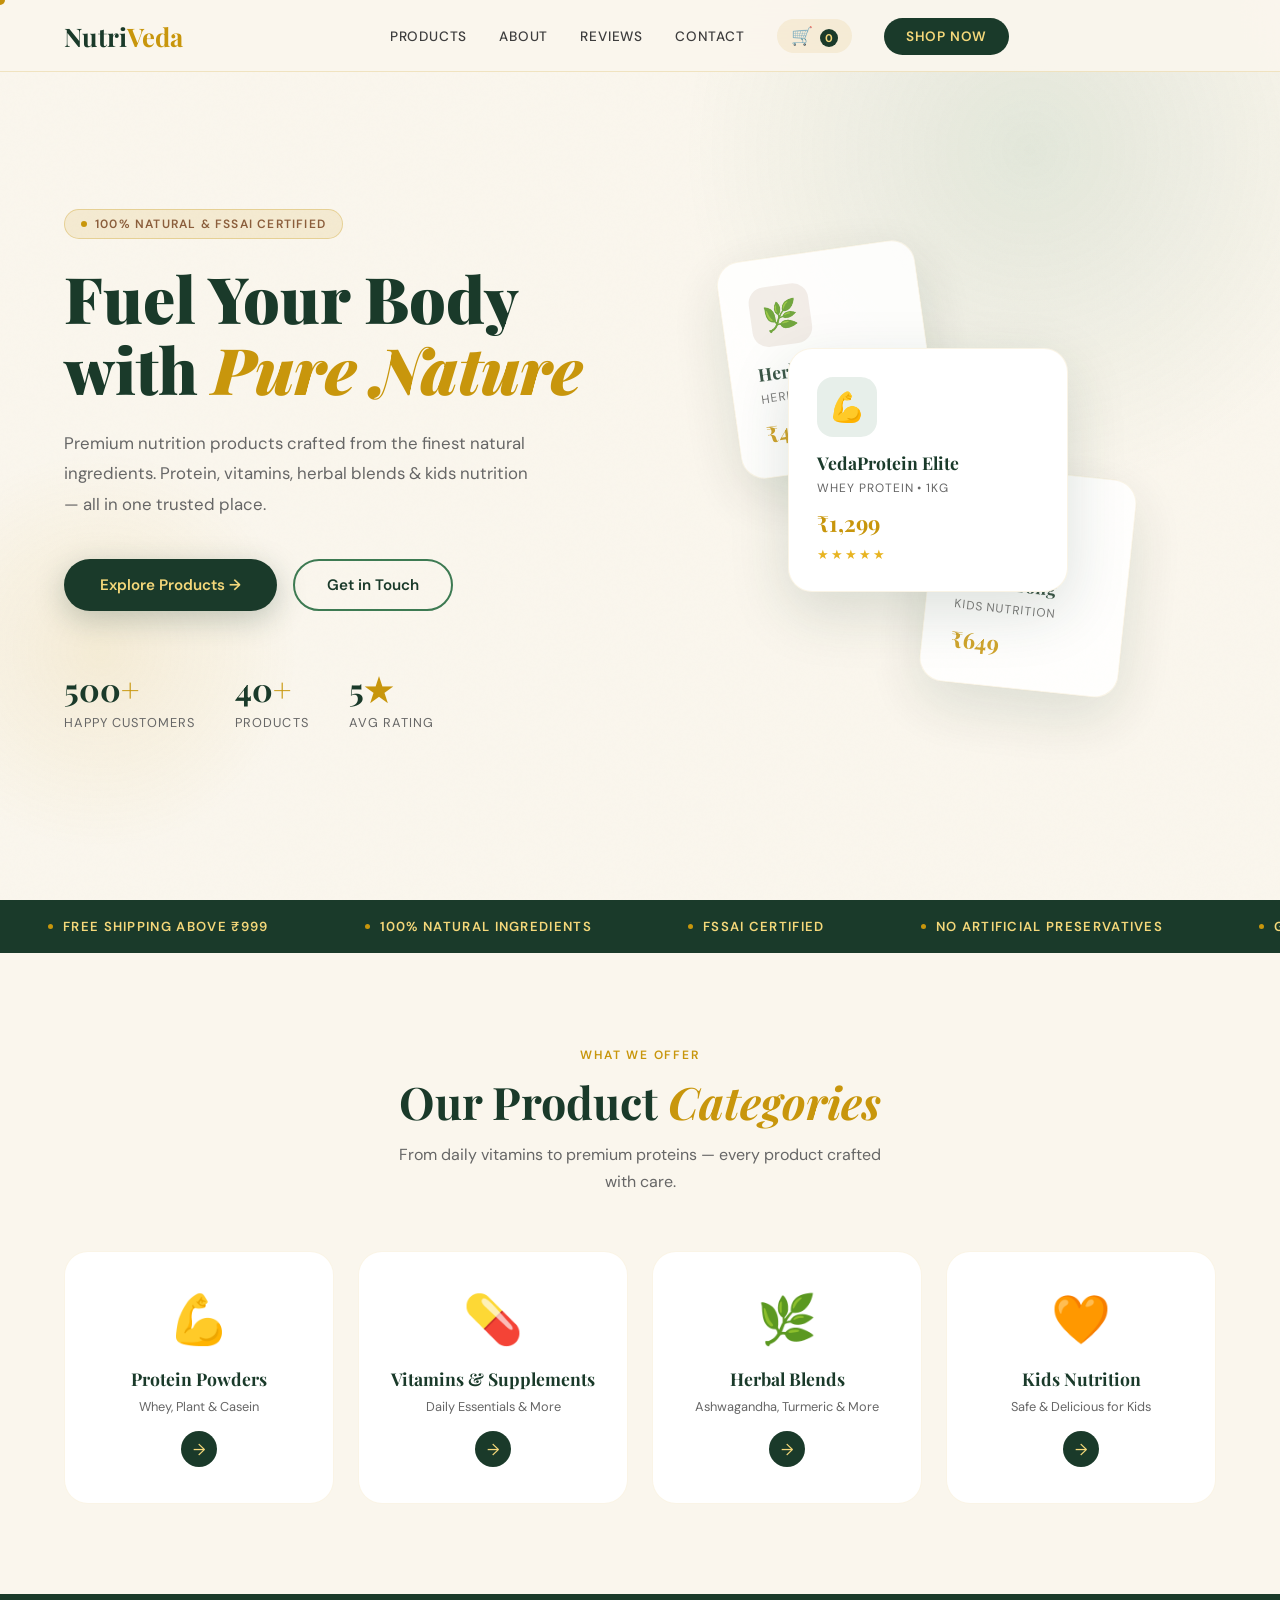
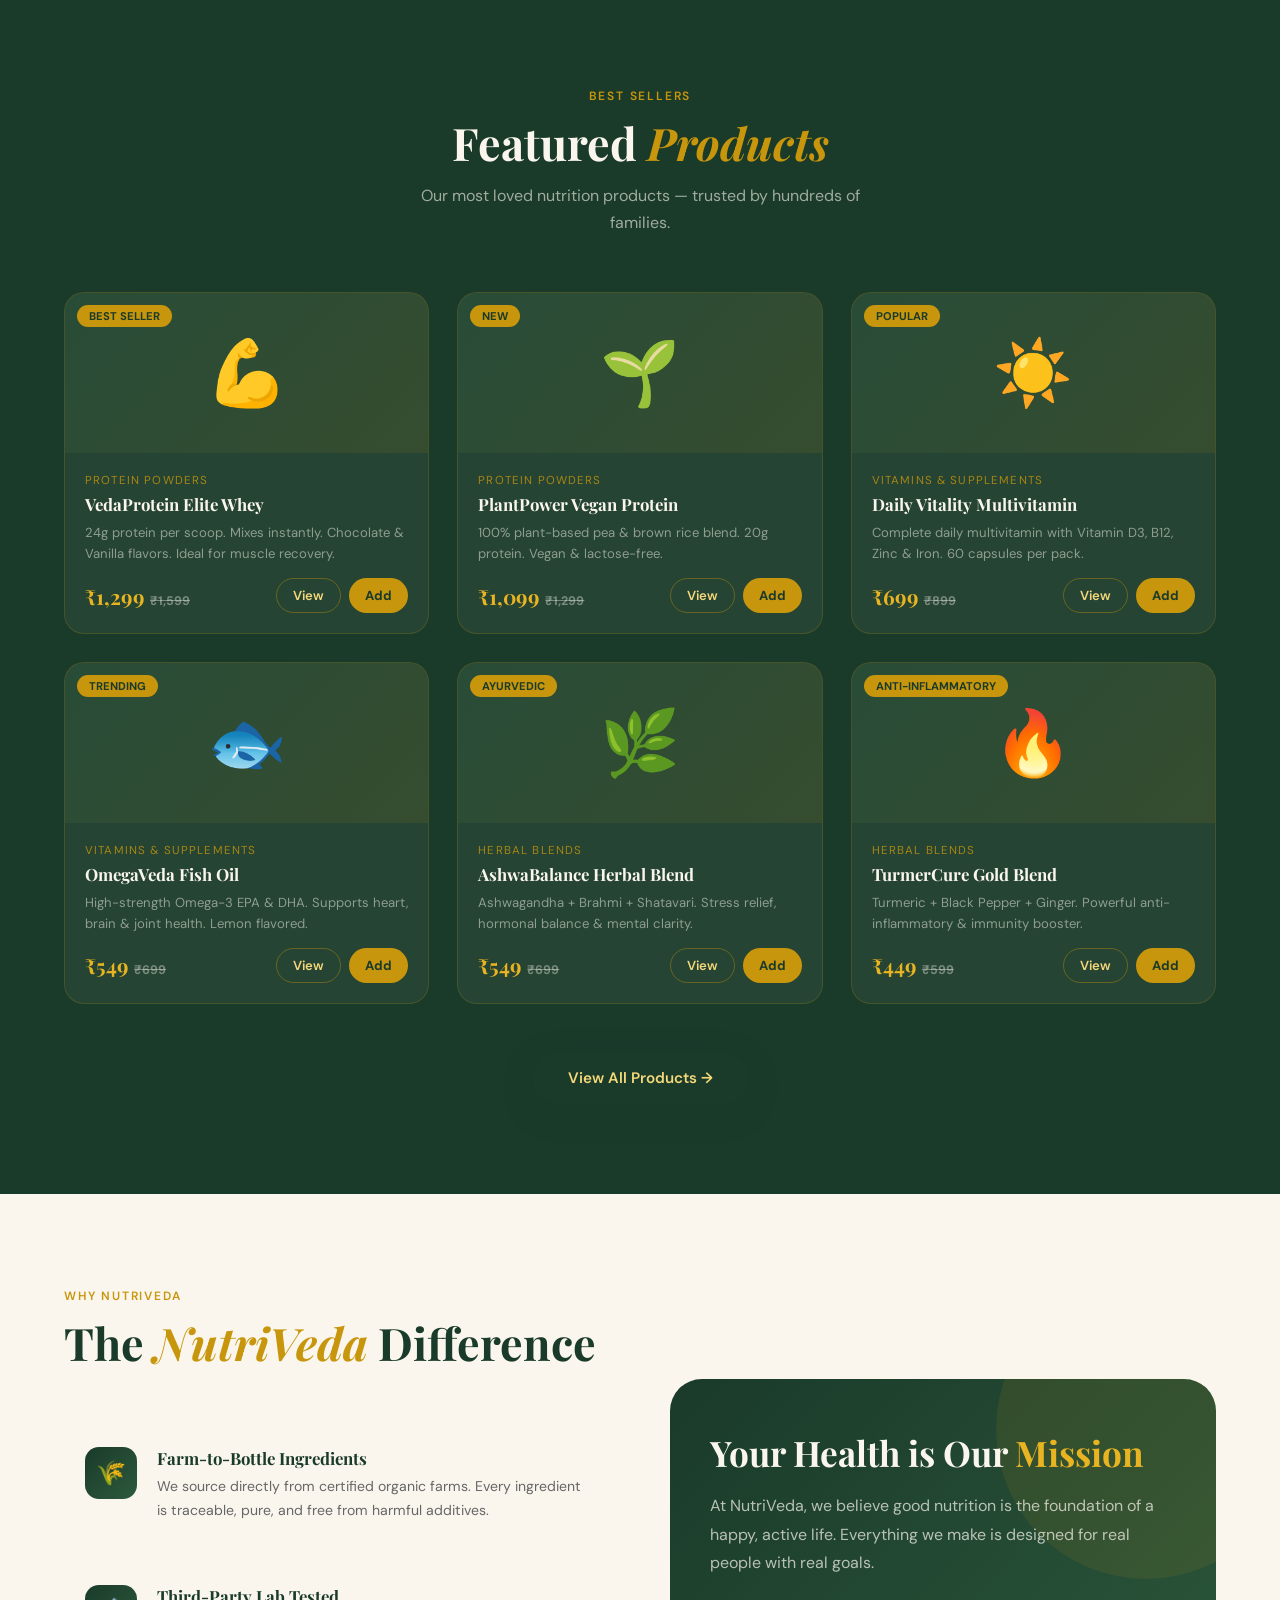
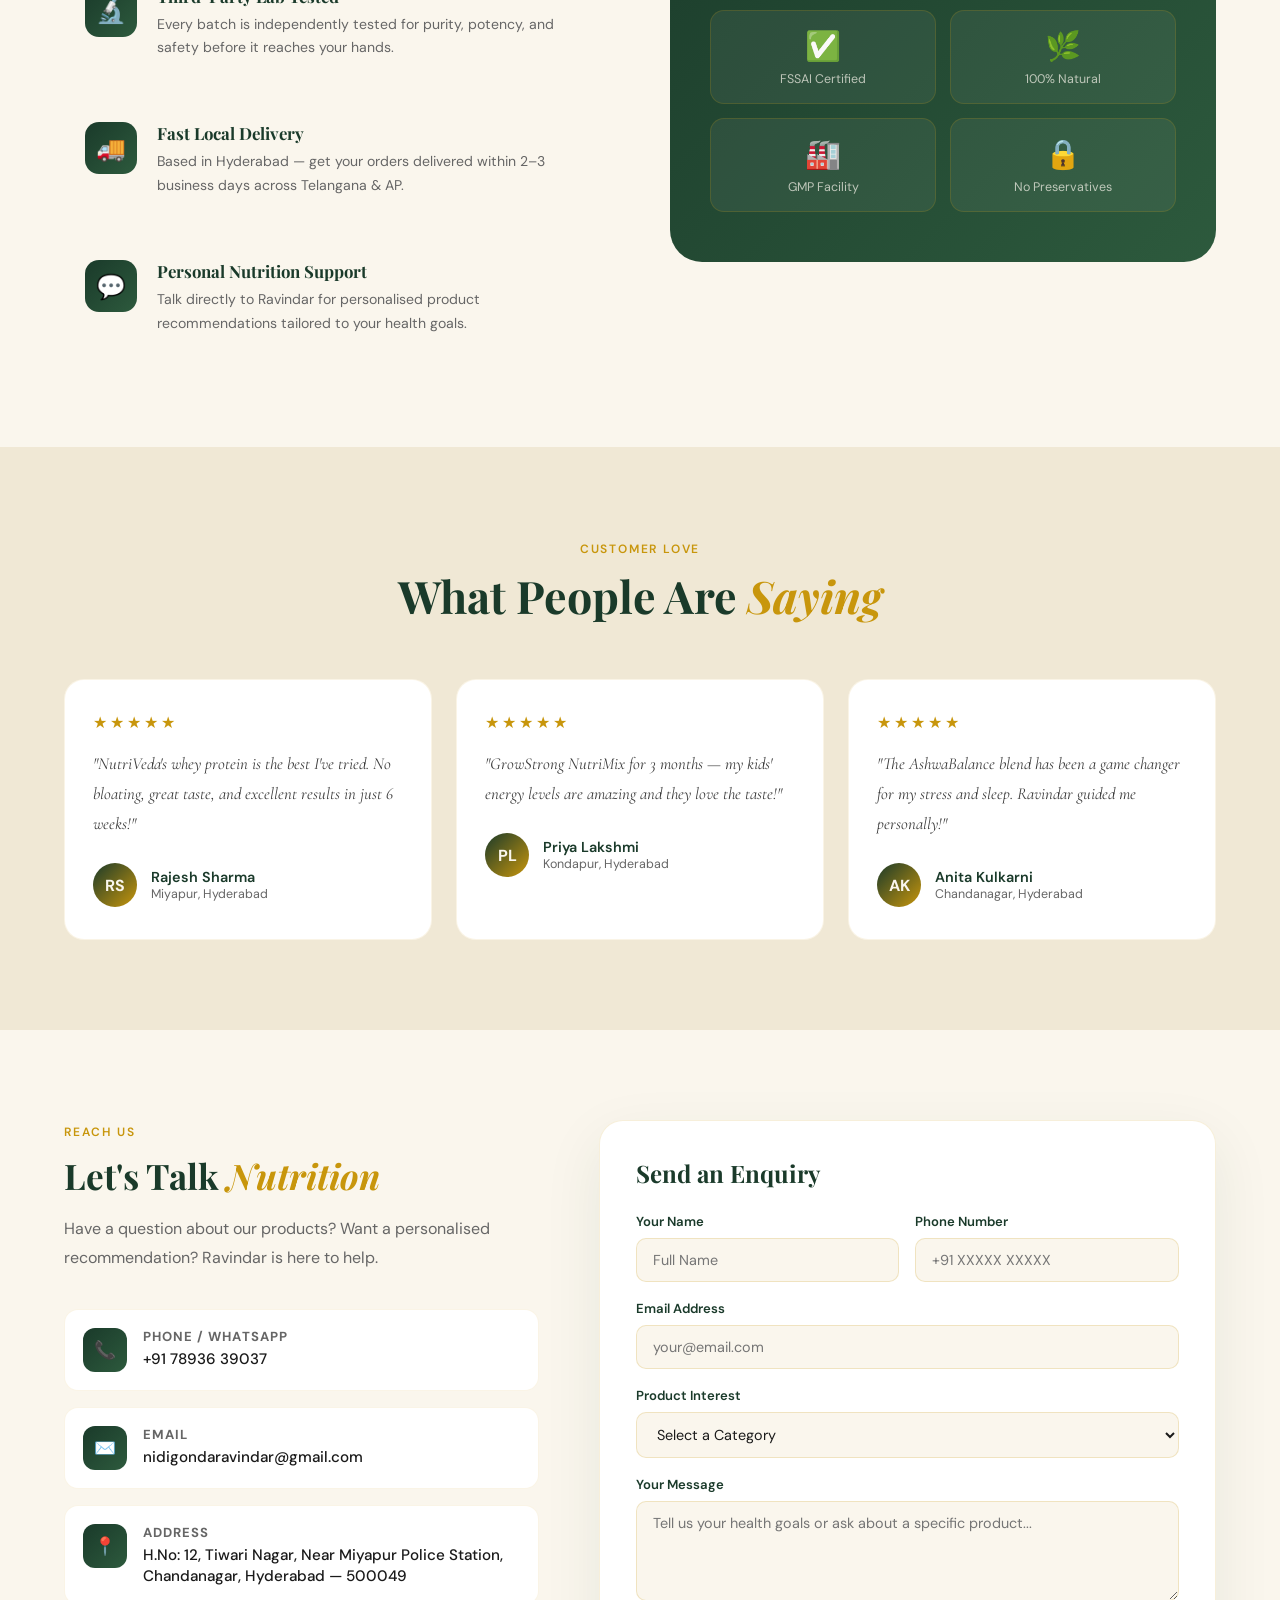
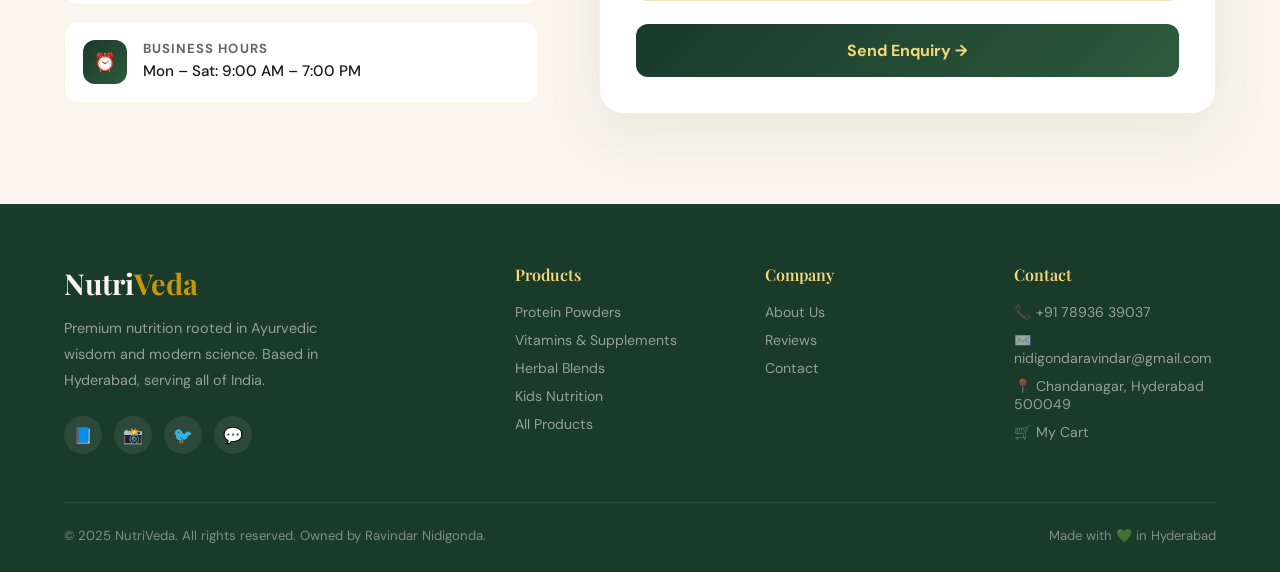
==== index.html @ 1dc00e6a "Add files via upload" ====
<!DOCTYPE html>
<html lang="en">
<head>
<meta charset="UTF-8">
<meta name="viewport" content="width=device-width, initial-scale=1.0">
<title>NutriVeda — Pure Nutrition, Powerful Life</title>
<link href="https://fonts.googleapis.com/css2?family=Playfair+Display:ital,wght@0,400;0,600;0,700;0,900;1,400&family=DM+Sans:wght@300;400;500;600&family=Cormorant+Garamond:wght@300;400;600&display=swap" rel="stylesheet">
<link rel="stylesheet" href="styles.css">
</head>
<body>
<div class="cursor" id="cursor"></div>

<!-- NAVBAR -->
<nav id="navbar">
  <a href="index.html" class="nav-logo">Nutri<span>Veda</span></a>
  <ul class="nav-links" id="navLinks">
    <li><a href="products.html">Products</a></li>
    <li><a href="index.html#why-us">About</a></li>
    <li><a href="index.html#testimonials">Reviews</a></li>
    <li><a href="index.html#contact">Contact</a></li>
    <li><a href="cart.html" class="nav-cart">🛒 <span id="cartCount">0</span></a></li>
    <li><a href="products.html" class="nav-cta">Shop Now</a></li>
  </ul>
  <div style="display:flex;align-items:center;gap:16px;">
    <a href="cart.html" class="nav-cart-mobile">🛒 <span id="cartCountMobile">0</span></a>
    <div class="hamburger" id="hamburger" onclick="toggleNav()">
      <span></span><span></span><span></span>
    </div>
  </div>
</nav>

<!-- HERO -->
<section class="hero">
  <div class="hero-bg-circle c1"></div>
  <div class="hero-bg-circle c2"></div>
  <div class="hero-content">
    <div class="hero-badge"><span class="dot"></span> 100% Natural & FSSAI Certified</div>
    <h1>Fuel Your Body with <em>Pure Nature</em></h1>
    <p>Premium nutrition products crafted from the finest natural ingredients. Protein, vitamins, herbal blends & kids nutrition — all in one trusted place.</p>
    <div class="hero-actions">
      <a href="products.html" class="btn-primary">Explore Products →</a>
      <a href="index.html#contact" class="btn-secondary">Get in Touch</a>
    </div>
    <div class="hero-stats">
      <div class="stat-item"><div class="stat-num">500<span>+</span></div><div class="stat-label">Happy Customers</div></div>
      <div class="stat-item"><div class="stat-num">40<span>+</span></div><div class="stat-label">Products</div></div>
      <div class="stat-item"><div class="stat-num">5<span>★</span></div><div class="stat-label">Avg Rating</div></div>
    </div>
  </div>
  <div class="hero-visual">
    <div class="hero-card-stack">
      <div class="product-card-hero side1">
        <div class="card-icon earth">🌿</div>
        <div class="card-name">HerbalFlex</div>
        <div class="card-tag">Herbal Blend</div>
        <div class="card-price">₹499</div>
      </div>
      <div class="product-card-hero main">
        <div class="card-icon green">💪</div>
        <div class="card-name">VedaProtein Elite</div>
        <div class="card-tag">Whey Protein • 1kg</div>
        <div class="card-price">₹1,299</div>
        <div class="card-rating">
          <span class="star">★</span><span class="star">★</span><span class="star">★</span><span class="star">★</span><span class="star">★</span>
        </div>
      </div>
      <div class="product-card-hero side2">
        <div class="card-icon gold">🧡</div>
        <div class="card-name">GrowStrong</div>
        <div class="card-tag">Kids Nutrition</div>
        <div class="card-price">₹649</div>
      </div>
    </div>
  </div>
</section>

<!-- MARQUEE -->
<div class="marquee-section">
  <div class="marquee-track">
    <span class="marquee-item"><span class="marquee-dot"></span>Free Shipping Above ₹999</span>
    <span class="marquee-item"><span class="marquee-dot"></span>100% Natural Ingredients</span>
    <span class="marquee-item"><span class="marquee-dot"></span>FSSAI Certified</span>
    <span class="marquee-item"><span class="marquee-dot"></span>No Artificial Preservatives</span>
    <span class="marquee-item"><span class="marquee-dot"></span>GMP Certified Facility</span>
    <span class="marquee-item"><span class="marquee-dot"></span>Trusted by 500+ Customers</span>
    <span class="marquee-item"><span class="marquee-dot"></span>Free Shipping Above ₹999</span>
    <span class="marquee-item"><span class="marquee-dot"></span>100% Natural Ingredients</span>
    <span class="marquee-item"><span class="marquee-dot"></span>FSSAI Certified</span>
    <span class="marquee-item"><span class="marquee-dot"></span>No Artificial Preservatives</span>
    <span class="marquee-item"><span class="marquee-dot"></span>GMP Certified Facility</span>
    <span class="marquee-item"><span class="marquee-dot"></span>Trusted by 500+ Customers</span>
  </div>
</div>

<!-- CATEGORIES -->
<section class="categories" id="categories">
  <div class="section-header reveal">
    <div class="section-tag">What We Offer</div>
    <h2 class="section-title">Our Product <em>Categories</em></h2>
    <p class="section-sub">From daily vitamins to premium proteins — every product crafted with care.</p>
  </div>
  <div class="cat-grid">
    <a href="products.html?cat=protein" class="cat-card reveal">
      <span class="cat-emoji">💪</span>
      <div class="cat-name">Protein Powders</div>
      <div class="cat-count">Whey, Plant & Casein</div>
      <div class="cat-arrow">→</div>
    </a>
    <a href="products.html?cat=vitamins" class="cat-card reveal">
      <span class="cat-emoji">💊</span>
      <div class="cat-name">Vitamins & Supplements</div>
      <div class="cat-count">Daily Essentials & More</div>
      <div class="cat-arrow">→</div>
    </a>
    <a href="products.html?cat=herbal" class="cat-card reveal">
      <span class="cat-emoji">🌿</span>
      <div class="cat-name">Herbal Blends</div>
      <div class="cat-count">Ashwagandha, Turmeric & More</div>
      <div class="cat-arrow">→</div>
    </a>
    <a href="products.html?cat=kids" class="cat-card reveal">
      <span class="cat-emoji">🧡</span>
      <div class="cat-name">Kids Nutrition</div>
      <div class="cat-count">Safe & Delicious for Kids</div>
      <div class="cat-arrow">→</div>
    </a>
  </div>
</section>

<!-- FEATURED PRODUCTS -->
<section class="products" id="products">
  <div class="section-header reveal">
    <div class="section-tag">Best Sellers</div>
    <h2 class="section-title" style="color:var(--cream)">Featured <em>Products</em></h2>
    <p class="section-sub" style="color:rgba(250,246,237,0.6)">Our most loved nutrition products — trusted by hundreds of families.</p>
  </div>
  <div class="products-grid" id="featuredGrid"></div>
  <div style="text-align:center;margin-top:48px;" class="reveal">
    <a href="products.html" class="btn-primary" style="display:inline-flex;">View All Products →</a>
  </div>
</section>

<!-- WHY US -->
<section class="why-us" id="why-us">
  <div class="why-grid">
    <div class="why-features">
      <div class="section-header reveal" style="text-align:left;margin-bottom:36px;">
        <div class="section-tag">Why NutriVeda</div>
        <h2 class="section-title">The <em>NutriVeda</em> Difference</h2>
      </div>
      <div class="why-item reveal">
        <div class="why-icon">🌾</div>
        <div class="why-text"><h3>Farm-to-Bottle Ingredients</h3><p>We source directly from certified organic farms. Every ingredient is traceable, pure, and free from harmful additives.</p></div>
      </div>
      <div class="why-item reveal">
        <div class="why-icon">🔬</div>
        <div class="why-text"><h3>Third-Party Lab Tested</h3><p>Every batch is independently tested for purity, potency, and safety before it reaches your hands.</p></div>
      </div>
      <div class="why-item reveal">
        <div class="why-icon">🚚</div>
        <div class="why-text"><h3>Fast Local Delivery</h3><p>Based in Hyderabad — get your orders delivered within 2–3 business days across Telangana & AP.</p></div>
      </div>
      <div class="why-item reveal">
        <div class="why-icon">💬</div>
        <div class="why-text"><h3>Personal Nutrition Support</h3><p>Talk directly to Ravindar for personalised product recommendations tailored to your health goals.</p></div>
      </div>
    </div>
    <div class="why-visual reveal">
      <h2>Your Health is Our <span>Mission</span></h2>
      <p>At NutriVeda, we believe good nutrition is the foundation of a happy, active life. Everything we make is designed for real people with real goals.</p>
      <div class="trust-badges">
        <div class="trust-badge"><div class="icon">✅</div><div class="label">FSSAI Certified</div></div>
        <div class="trust-badge"><div class="icon">🌿</div><div class="label">100% Natural</div></div>
        <div class="trust-badge"><div class="icon">🏭</div><div class="label">GMP Facility</div></div>
        <div class="trust-badge"><div class="icon">🔒</div><div class="label">No Preservatives</div></div>
      </div>
    </div>
  </div>
</section>

<!-- TESTIMONIALS -->
<section class="testimonials" id="testimonials">
  <div class="section-header reveal">
    <div class="section-tag">Customer Love</div>
    <h2 class="section-title">What People Are <em>Saying</em></h2>
  </div>
  <div class="test-grid">
    <div class="test-card reveal">
      <div class="test-stars"><span>★</span><span>★</span><span>★</span><span>★</span><span>★</span></div>
      <div class="test-quote">"NutriVeda's whey protein is the best I've tried. No bloating, great taste, and excellent results in just 6 weeks!"</div>
      <div class="test-author"><div class="test-avatar">RS</div><div><div class="test-name">Rajesh Sharma</div><div class="test-location">Miyapur, Hyderabad</div></div></div>
    </div>
    <div class="test-card reveal">
      <div class="test-stars"><span>★</span><span>★</span><span>★</span><span>★</span><span>★</span></div>
      <div class="test-quote">"GrowStrong NutriMix for 3 months — my kids' energy levels are amazing and they love the taste!"</div>
      <div class="test-author"><div class="test-avatar">PL</div><div><div class="test-name">Priya Lakshmi</div><div class="test-location">Kondapur, Hyderabad</div></div></div>
    </div>
    <div class="test-card reveal">
      <div class="test-stars"><span>★</span><span>★</span><span>★</span><span>★</span><span>★</span></div>
      <div class="test-quote">"The AshwaBalance blend has been a game changer for my stress and sleep. Ravindar guided me personally!"</div>
      <div class="test-author"><div class="test-avatar">AK</div><div><div class="test-name">Anita Kulkarni</div><div class="test-location">Chandanagar, Hyderabad</div></div></div>
    </div>
  </div>
</section>

<!-- CONTACT -->
<section class="contact" id="contact">
  <div class="contact-grid">
    <div class="contact-info reveal">
      <div class="section-tag">Reach Us</div>
      <h2>Let's Talk <em>Nutrition</em></h2>
      <p>Have a question about our products? Want a personalised recommendation? Ravindar is here to help.</p>
      <div class="contact-details">
        <div class="contact-item"><div class="contact-item-icon">📞</div><div class="contact-item-text"><strong>Phone / WhatsApp</strong><a href="tel:+917893639037">+91 78936 39037</a></div></div>
        <div class="contact-item"><div class="contact-item-icon">✉️</div><div class="contact-item-text"><strong>Email</strong><a href="mailto:nidigondaravindar@gmail.com">nidigondaravindar@gmail.com</a></div></div>
        <div class="contact-item"><div class="contact-item-icon">📍</div><div class="contact-item-text"><strong>Address</strong><span>H.No: 12, Tiwari Nagar, Near Miyapur Police Station,<br>Chandanagar, Hyderabad — 500049</span></div></div>
        <div class="contact-item"><div class="contact-item-icon">⏰</div><div class="contact-item-text"><strong>Business Hours</strong><span>Mon – Sat: 9:00 AM – 7:00 PM</span></div></div>
      </div>
    </div>
    <div class="contact-form reveal">
      <h3>Send an Enquiry</h3>
      <div class="form-row">
        <div class="form-group"><label>Your Name</label><input type="text" placeholder="Full Name"></div>
        <div class="form-group"><label>Phone Number</label><input type="tel" placeholder="+91 XXXXX XXXXX"></div>
      </div>
      <div class="form-group"><label>Email Address</label><input type="email" placeholder="your@email.com"></div>
      <div class="form-group"><label>Product Interest</label>
        <select>
          <option value="">Select a Category</option>
          <option>Protein Powders</option>
          <option>Vitamins & Supplements</option>
          <option>Herbal Blends</option>
          <option>Kids Nutrition</option>
        </select>
      </div>
      <div class="form-group"><label>Your Message</label><textarea placeholder="Tell us your health goals or ask about a specific product..."></textarea></div>
      <button class="btn-submit" onclick="submitForm(this)">Send Enquiry →</button>
    </div>
  </div>
</section>

<div id="footer-placeholder"></div>

<script src="data.js"></script>
<script src="common.js"></script>
<script>
  // Render featured products (first 6)
  const grid = document.getElementById('featuredGrid');
  const featured = PRODUCTS.slice(0, 6);
  featured.forEach(p => {
    grid.innerHTML += `
      <div class="prod-card reveal">
        <div class="prod-img">${p.emoji}<div class="prod-badge">${p.badge}</div></div>
        <div class="prod-body">
          <div class="prod-category">${p.category}</div>
          <div class="prod-name">${p.name}</div>
          <div class="prod-desc">${p.desc}</div>
          <div class="prod-footer">
            <div class="prod-price">₹${p.price.toLocaleString()} <small>₹${p.mrp.toLocaleString()}</small></div>
            <div style="display:flex;gap:8px;">
              <a href="product.html?id=${p.id}" class="btn-view">View</a>
              <button class="btn-add" onclick="addToCartById(${p.id}, this)">Add</button>
            </div>
          </div>
        </div>
      </div>`;
  });
  initReveal();
</script>
</body>
</html>
---- styles.css ----
:root {
  --forest: #1a3a2a;
  --forest-mid: #2d5a3d;
  --forest-light: #3d7a52;
  --gold: #c8960c;
  --gold-light: #e8b422;
  --gold-pale: #f5d87a;
  --cream: #faf6ed;
  --cream-dark: #f0e8d5;
  --earth: #8b5e3c;
  --text-dark: #1a1a1a;
  --text-mid: #3d3d3d;
  --text-light: #666;
  --white: #ffffff;
  --red: #e53e3e;
  --green-ok: #2d5a3d;
}
* { margin:0; padding:0; box-sizing:border-box; }
html { scroll-behavior:smooth; }
body { font-family:'DM Sans',sans-serif; background:var(--cream); color:var(--text-dark); overflow-x:hidden; }
::-webkit-scrollbar { width:6px; }
::-webkit-scrollbar-track { background:var(--cream-dark); }
::-webkit-scrollbar-thumb { background:var(--forest-mid); border-radius:3px; }
body::before { content:''; position:fixed; inset:0; background-image:url("data:image/svg+xml,%3Csvg viewBox='0 0 256 256' xmlns='http://www.w3.org/2000/svg'%3E%3Cfilter id='noise'%3E%3CfeTurbulence type='fractalNoise' baseFrequency='0.9' numOctaves='4' stitchTiles='stitch'/%3E%3C/filter%3E%3Crect width='100%25' height='100%25' filter='url(%23noise)' opacity='0.03'/%3E%3C/svg%3E"); pointer-events:none; z-index:0; opacity:.4; }
.cursor { width:10px; height:10px; background:var(--gold); border-radius:50%; position:fixed; top:0; left:0; pointer-events:none; z-index:9999; transform:translate(-50%,-50%); transition:transform .1s ease; mix-blend-mode:multiply; }

/* NAV */
nav { position:fixed; top:0; left:0; right:0; z-index:1000; padding:0 5%; display:flex; align-items:center; justify-content:space-between; height:72px; background:rgba(250,246,237,0.92); backdrop-filter:blur(16px); border-bottom:1px solid rgba(200,150,12,0.2); transition:box-shadow .3s; }
nav.scrolled { box-shadow:0 4px 40px rgba(26,58,42,0.12); }
.nav-logo { font-family:'Playfair Display',serif; font-size:1.6rem; font-weight:700; color:var(--forest); text-decoration:none; }
.nav-logo span { color:var(--gold); }
.nav-links { display:flex; gap:2rem; list-style:none; align-items:center; }
.nav-links a { font-size:.85rem; font-weight:500; color:var(--text-mid); text-decoration:none; letter-spacing:.06em; text-transform:uppercase; position:relative; padding-bottom:4px; transition:color .3s; }
.nav-links a::after { content:''; position:absolute; bottom:0; left:0; width:0; height:1.5px; background:var(--gold); transition:width .3s; }
.nav-links a:hover { color:var(--forest); }
.nav-links a:hover::after { width:100%; }
.nav-cart { font-size:1.1rem !important; text-transform:none !important; letter-spacing:0 !important; background:rgba(200,150,12,0.1); padding:6px 14px !important; border-radius:20px !important; }
.nav-cart::after { display:none !important; }
.nav-cart span { background:var(--forest); color:var(--gold-pale); border-radius:50%; width:18px; height:18px; display:inline-flex; align-items:center; justify-content:center; font-size:.7rem; font-weight:700; margin-left:2px; }
.nav-cta { background:var(--forest) !important; color:var(--gold-pale) !important; padding:10px 22px !important; border-radius:30px !important; font-weight:600 !important; }
.nav-cta:hover { background:var(--forest-mid) !important; }
.nav-cta::after { display:none !important; }
.nav-cart-mobile { display:none; font-size:1.3rem; text-decoration:none; }
.nav-cart-mobile span { background:var(--forest); color:var(--gold-pale); border-radius:50%; width:18px; height:18px; display:inline-flex; align-items:center; justify-content:center; font-size:.7rem; font-weight:700; margin-left:2px; }
.hamburger { display:none; flex-direction:column; gap:5px; cursor:pointer; }
.hamburger span { width:24px; height:2px; background:var(--forest); border-radius:2px; transition:.3s; }

/* HERO */
.hero { min-height:100vh; display:grid; grid-template-columns:1fr 1fr; align-items:center; padding:100px 5% 60px; position:relative; overflow:hidden; }
.hero-bg-circle { position:absolute; border-radius:50%; pointer-events:none; }
.hero-bg-circle.c1 { width:700px; height:700px; background:radial-gradient(circle,rgba(61,122,82,.12) 0%,transparent 70%); top:-200px; right:-100px; animation:float1 8s ease-in-out infinite; }
.hero-bg-circle.c2 { width:400px; height:400px; background:radial-gradient(circle,rgba(200,150,12,.1) 0%,transparent 70%); bottom:50px; left:-100px; animation:float2 10s ease-in-out infinite; }
@keyframes float1 { 0%,100%{transform:translateY(0)} 50%{transform:translateY(-30px)} }
@keyframes float2 { 0%,100%{transform:translateY(0)} 50%{transform:translateY(20px)} }
.hero-content { position:relative; z-index:1; }
.hero-badge { display:inline-flex; align-items:center; gap:8px; background:rgba(200,150,12,.12); border:1px solid rgba(200,150,12,.3); border-radius:30px; padding:6px 16px; font-size:.75rem; font-weight:600; color:var(--earth); letter-spacing:.1em; text-transform:uppercase; margin-bottom:24px; animation:fadeUp .8s ease both; }
.hero-badge .dot { width:6px; height:6px; background:var(--gold); border-radius:50%; }
.hero h1 { font-family:'Playfair Display',serif; font-size:clamp(2.8rem,5vw,4.5rem); font-weight:900; line-height:1.1; color:var(--forest); margin-bottom:24px; animation:fadeUp .8s ease .15s both; }
.hero h1 em { color:var(--gold); font-style:italic; }
.hero p { font-size:1.05rem; color:var(--text-light); line-height:1.8; max-width:480px; margin-bottom:40px; animation:fadeUp .8s ease .3s both; }
.hero-actions { display:flex; gap:16px; flex-wrap:wrap; animation:fadeUp .8s ease .45s both; }
.hero-stats { display:flex; gap:40px; margin-top:56px; animation:fadeUp .8s ease .6s both; }
.stat-num { font-family:'Playfair Display',serif; font-size:2rem; font-weight:700; color:var(--forest); }
.stat-num span { color:var(--gold); }
.stat-label { font-size:.8rem; color:var(--text-light); margin-top:4px; text-transform:uppercase; letter-spacing:.08em; }
.hero-visual { display:flex; align-items:center; justify-content:center; position:relative; z-index:1; animation:fadeIn 1.2s ease .3s both; }
.hero-card-stack { position:relative; width:420px; height:480px; }
.product-card-hero { position:absolute; background:var(--white); border-radius:24px; padding:28px; box-shadow:0 20px 60px rgba(26,58,42,.15); border:1px solid rgba(200,150,12,.1); }
.product-card-hero.main { width:280px; top:50%; left:50%; transform:translate(-50%,-50%); z-index:3; }
.product-card-hero.side1 { width:200px; top:20px; left:10px; transform:rotate(-8deg); z-index:2; opacity:.85; animation:cardFloat1 6s ease-in-out infinite; }
.product-card-hero.side2 { width:200px; bottom:20px; right:10px; transform:rotate(6deg); z-index:2; opacity:.85; animation:cardFloat2 7s ease-in-out infinite; }
@keyframes cardFloat1 { 0%,100%{transform:rotate(-8deg) translateY(0)} 50%{transform:rotate(-8deg) translateY(-12px)} }
@keyframes cardFloat2 { 0%,100%{transform:rotate(6deg) translateY(0)} 50%{transform:rotate(6deg) translateY(10px)} }
.card-icon { width:60px; height:60px; border-radius:16px; display:flex; align-items:center; justify-content:center; font-size:1.8rem; margin-bottom:14px; }
.card-icon.green { background:rgba(61,122,82,.12); }
.card-icon.gold { background:rgba(200,150,12,.12); }
.card-icon.earth { background:rgba(139,94,60,.12); }
.card-name { font-family:'Playfair Display',serif; font-size:1.1rem; font-weight:700; color:var(--forest); margin-bottom:6px; }
.card-tag { font-size:.75rem; color:var(--text-light); text-transform:uppercase; letter-spacing:.08em; }
.card-price { font-family:'Playfair Display',serif; font-size:1.4rem; font-weight:700; color:var(--gold); margin-top:12px; }
.card-rating { display:flex; gap:2px; margin-top:8px; }
.star { color:var(--gold-light); font-size:.8rem; }

/* MARQUEE */
.marquee-section { background:var(--forest); padding:18px 0; overflow:hidden; }
.marquee-track { display:flex; white-space:nowrap; animation:marquee 20s linear infinite; }
.marquee-item { display:inline-flex; align-items:center; gap:10px; font-size:.82rem; font-weight:600; color:var(--gold-pale); letter-spacing:.1em; text-transform:uppercase; padding:0 48px; }
.marquee-dot { width:5px; height:5px; background:var(--gold); border-radius:50%; }
@keyframes marquee { from{transform:translateX(0)} to{transform:translateX(-50%)} }

/* SECTION COMMONS */
section { position:relative; z-index:1; }
.section-header { text-align:center; margin-bottom:56px; }
.section-tag { display:inline-block; font-size:.75rem; font-weight:600; color:var(--gold); letter-spacing:.15em; text-transform:uppercase; margin-bottom:12px; }
.section-title { font-family:'Playfair Display',serif; font-size:clamp(2rem,3.5vw,2.8rem); font-weight:700; color:var(--forest); line-height:1.2; }
.section-title em { color:var(--gold); font-style:italic; }
.section-sub { font-size:1rem; color:var(--text-light); margin-top:12px; max-width:500px; margin-left:auto; margin-right:auto; line-height:1.7; }

/* BUTTONS */
.btn-primary { background:var(--forest); color:var(--gold-pale); padding:16px 36px; border-radius:50px; font-size:.95rem; font-weight:600; text-decoration:none; display:inline-flex; align-items:center; gap:10px; transition:transform .3s,box-shadow .3s,background .3s; box-shadow:0 8px 30px rgba(26,58,42,.25); }
.btn-primary:hover { transform:translateY(-3px); box-shadow:0 16px 40px rgba(26,58,42,.35); background:var(--forest-mid); }
.btn-secondary { border:2px solid var(--forest-light); color:var(--forest); padding:14px 32px; border-radius:50px; font-size:.95rem; font-weight:600; text-decoration:none; transition:background .3s,color .3s; }
.btn-secondary:hover { background:var(--forest); color:var(--cream); }

/* CATEGORIES */
.categories { padding:90px 5%; }
.cat-grid { display:grid; grid-template-columns:repeat(4,1fr); gap:24px; }
.cat-card { background:var(--white); border-radius:24px; padding:36px 28px; text-align:center; border:1px solid rgba(200,150,12,.1); transition:transform .4s cubic-bezier(.34,1.56,.64,1),box-shadow .4s; cursor:pointer; position:relative; overflow:hidden; text-decoration:none; display:block; }
.cat-card:hover { transform:translateY(-8px); box-shadow:0 24px 60px rgba(26,58,42,.15); }
.cat-emoji { font-size:3rem; margin-bottom:16px; display:block; }
.cat-name { font-family:'Playfair Display',serif; font-size:1.1rem; font-weight:700; color:var(--forest); margin-bottom:8px; }
.cat-count { font-size:.8rem; color:var(--text-light); }
.cat-arrow { display:inline-flex; width:36px; height:36px; background:var(--forest); border-radius:50%; align-items:center; justify-content:center; color:var(--gold-pale); font-size:1rem; margin-top:16px; transition:transform .3s,background .3s; }
.cat-card:hover .cat-arrow { transform:translateX(4px); background:var(--gold); color:var(--forest); }

/* PRODUCTS */
.products { padding:90px 5%; background:var(--forest); }
.products-grid { display:grid; grid-template-columns:repeat(3,1fr); gap:28px; }
.prod-card { background:rgba(250,246,237,.05); border:1px solid rgba(200,150,12,.2); border-radius:20px; overflow:hidden; transition:transform .4s,border-color .3s; }
.prod-card:hover { transform:translateY(-6px); border-color:rgba(200,150,12,.5); }
.prod-img { height:160px; display:flex; align-items:center; justify-content:center; font-size:4rem; background:linear-gradient(135deg,rgba(61,122,82,.15),rgba(200,150,12,.1)); position:relative; }
.prod-badge { position:absolute; top:12px; left:12px; background:var(--gold); color:var(--forest); font-size:.7rem; font-weight:700; padding:4px 12px; border-radius:20px; text-transform:uppercase; }
.prod-body { padding:20px; }
.prod-category { font-size:.72rem; color:rgba(200,150,12,.8); text-transform:uppercase; letter-spacing:.1em; margin-bottom:6px; }
.prod-name { font-family:'Playfair Display',serif; font-size:1.05rem; font-weight:700; color:var(--cream); margin-bottom:6px; line-height:1.3; }
.prod-desc { font-size:.82rem; color:rgba(250,246,237,.5); line-height:1.6; margin-bottom:14px; }
.prod-footer { display:flex; align-items:center; justify-content:space-between; }
.prod-price { font-family:'Playfair Display',serif; font-size:1.3rem; font-weight:700; color:var(--gold-light); }
.prod-price small { font-size:.78rem; color:rgba(250,246,237,.4); text-decoration:line-through; font-family:'DM Sans',sans-serif; }
.btn-add { background:var(--gold); color:var(--forest); border:none; padding:8px 16px; border-radius:24px; font-size:.82rem; font-weight:700; cursor:pointer; transition:transform .2s; font-family:'DM Sans',sans-serif; }
.btn-add:hover { transform:scale(1.05); }
.btn-view { background:transparent; color:var(--gold-pale); border:1px solid rgba(200,150,12,.4); padding:8px 16px; border-radius:24px; font-size:.82rem; font-weight:600; cursor:pointer; text-decoration:none; transition:background .2s; font-family:'DM Sans',sans-serif; display:inline-flex; align-items:center; }
.btn-view:hover { background:rgba(200,150,12,.15); }

/* WHY US */
.why-us { padding:90px 5%; }
.why-grid { display:grid; grid-template-columns:1fr 1fr; gap:60px; align-items:center; }
.why-features { display:flex; flex-direction:column; gap:20px; }
.why-item { display:flex; gap:20px; align-items:flex-start; padding:20px; border-radius:16px; border:1px solid transparent; transition:border-color .3s,background .3s,transform .3s; }
.why-item:hover { border-color:rgba(200,150,12,.2); background:var(--white); transform:translateX(8px); }
.why-icon { width:52px; height:52px; flex-shrink:0; border-radius:14px; background:linear-gradient(135deg,var(--forest),var(--forest-mid)); display:flex; align-items:center; justify-content:center; font-size:1.5rem; }
.why-text h3 { font-family:'Playfair Display',serif; font-size:1.05rem; font-weight:700; color:var(--forest); margin-bottom:6px; }
.why-text p { font-size:.88rem; color:var(--text-light); line-height:1.7; }
.why-visual { background:linear-gradient(135deg,var(--forest) 0%,var(--forest-mid) 100%); border-radius:32px; padding:50px 40px; color:var(--cream); position:relative; overflow:hidden; }
.why-visual::before { content:''; position:absolute; width:300px; height:300px; border-radius:50%; background:rgba(200,150,12,.1); top:-100px; right:-80px; }
.why-visual h2 { font-family:'Playfair Display',serif; font-size:2.2rem; font-weight:700; margin-bottom:16px; position:relative; }
.why-visual h2 span { color:var(--gold-light); }
.why-visual p { opacity:.7; line-height:1.8; margin-bottom:32px; position:relative; }
.trust-badges { display:grid; grid-template-columns:1fr 1fr; gap:14px; position:relative; }
.trust-badge { background:rgba(255,255,255,.06); border:1px solid rgba(200,150,12,.2); border-radius:14px; padding:16px; text-align:center; }
.trust-badge .icon { font-size:1.8rem; margin-bottom:6px; }
.trust-badge .label { font-size:.78rem; opacity:.7; }

/* TESTIMONIALS */
.testimonials { padding:90px 5%; background:var(--cream-dark); }
.test-grid { display:grid; grid-template-columns:repeat(3,1fr); gap:24px; }
.test-card { background:var(--white); border-radius:20px; padding:32px 28px; border:1px solid rgba(200,150,12,.1); transition:transform .3s,box-shadow .3s; }
.test-card:hover { transform:translateY(-6px); box-shadow:0 20px 50px rgba(26,58,42,.1); }
.test-stars { display:flex; gap:3px; margin-bottom:16px; }
.test-stars span { color:var(--gold); font-size:1rem; }
.test-quote { font-family:'Cormorant Garamond',serif; font-size:1.05rem; color:var(--text-mid); line-height:1.8; margin-bottom:24px; font-style:italic; }
.test-author { display:flex; align-items:center; gap:14px; }
.test-avatar { width:44px; height:44px; border-radius:50%; background:linear-gradient(135deg,var(--forest),var(--gold)); display:flex; align-items:center; justify-content:center; color:var(--cream); font-weight:700; font-size:1rem; flex-shrink:0; }
.test-name { font-weight:600; font-size:.9rem; color:var(--forest); }
.test-location { font-size:.78rem; color:var(--text-light); }

/* CONTACT */
.contact { padding:90px 5%; }
.contact-grid { display:grid; grid-template-columns:1fr 1.3fr; gap:60px; align-items:start; }
.contact-info h2 { font-family:'Playfair Display',serif; font-size:2.2rem; font-weight:700; color:var(--forest); margin-bottom:16px; }
.contact-info h2 em { color:var(--gold); font-style:italic; }
.contact-info p { color:var(--text-light); line-height:1.8; margin-bottom:36px; }
.contact-details { display:flex; flex-direction:column; gap:16px; }
.contact-item { display:flex; gap:16px; align-items:flex-start; padding:18px; background:var(--white); border-radius:14px; border:1px solid rgba(200,150,12,.1); transition:border-color .3s,transform .3s; }
.contact-item:hover { border-color:rgba(200,150,12,.3); transform:translateX(6px); }
.contact-item-icon { width:44px; height:44px; flex-shrink:0; background:linear-gradient(135deg,var(--forest),var(--forest-mid)); border-radius:12px; display:flex; align-items:center; justify-content:center; font-size:1.1rem; }
.contact-item-text strong { display:block; font-size:.82rem; color:var(--text-light); text-transform:uppercase; letter-spacing:.08em; margin-bottom:3px; }
.contact-item-text a,.contact-item-text span { font-size:.95rem; color:var(--text-dark); text-decoration:none; font-weight:500; }
.contact-item-text a:hover { color:var(--forest); }
.contact-form { background:var(--white); border-radius:24px; padding:36px; border:1px solid rgba(200,150,12,.15); box-shadow:0 20px 60px rgba(26,58,42,.08); }
.contact-form h3 { font-family:'Playfair Display',serif; font-size:1.5rem; font-weight:700; color:var(--forest); margin-bottom:24px; }
.form-row { display:grid; grid-template-columns:1fr 1fr; gap:16px; }
.form-group { margin-bottom:18px; }
.form-group label { display:block; font-size:.82rem; font-weight:600; color:var(--forest); margin-bottom:8px; }
.form-group input,.form-group select,.form-group textarea { width:100%; padding:12px 16px; border:1.5px solid rgba(200,150,12,.2); border-radius:10px; font-family:'DM Sans',sans-serif; font-size:.9rem; color:var(--text-dark); background:var(--cream); outline:none; transition:border-color .3s; }
.form-group input:focus,.form-group select:focus,.form-group textarea:focus { border-color:var(--forest-mid); background:var(--white); }
.form-group textarea { resize:vertical; min-height:100px; }
.btn-submit { width:100%; background:linear-gradient(135deg,var(--forest),var(--forest-mid)); color:var(--gold-pale); border:none; padding:16px; border-radius:12px; font-size:1rem; font-weight:700; cursor:pointer; font-family:'DM Sans',sans-serif; transition:transform .3s,box-shadow .3s; }
.btn-submit:hover { transform:translateY(-2px); box-shadow:0 14px 36px rgba(26,58,42,.3); }

/* FOOTER */
footer { background:var(--forest); color:var(--cream); padding:60px 5% 28px; }
.footer-grid { display:grid; grid-template-columns:2fr 1fr 1fr 1fr; gap:48px; margin-bottom:48px; }
.footer-brand .logo { font-family:'Playfair Display',serif; font-size:1.8rem; font-weight:700; color:var(--cream); margin-bottom:14px; }
.footer-brand .logo span { color:var(--gold); }
.footer-brand p { opacity:.55; line-height:1.8; font-size:.9rem; max-width:280px; }
.footer-social { display:flex; gap:12px; margin-top:22px; }
.social-btn { width:38px; height:38px; background:rgba(255,255,255,.08); border-radius:50%; display:flex; align-items:center; justify-content:center; font-size:1rem; transition:background .3s,transform .3s; cursor:pointer; }
.social-btn:hover { background:var(--gold); transform:translateY(-3px); }
.footer-col h4 { font-family:'Playfair Display',serif; font-size:1rem; font-weight:600; color:var(--gold-pale); margin-bottom:18px; }
.footer-col ul { list-style:none; display:flex; flex-direction:column; gap:10px; }
.footer-col ul li a { color:rgba(250,246,237,.55); text-decoration:none; font-size:.88rem; transition:color .3s,padding-left .3s; display:block; }
.footer-col ul li a:hover { color:var(--gold-pale); padding-left:6px; }
.footer-divider { border:none; border-top:1px solid rgba(255,255,255,.08); margin-bottom:24px; }
.footer-bottom { display:flex; justify-content:space-between; align-items:center; font-size:.82rem; opacity:.45; }

/* PAGE HEADER */
.page-header { background:linear-gradient(135deg,var(--forest),var(--forest-mid)); padding:120px 5% 60px; color:var(--cream); }
.page-header h1 { font-family:'Playfair Display',serif; font-size:clamp(2rem,4vw,3rem); font-weight:800; margin-bottom:12px; }
.page-header h1 em { color:var(--gold-light); font-style:italic; }
.page-header p { opacity:.7; font-size:1rem; }
.breadcrumb { display:flex; gap:8px; align-items:center; font-size:.82rem; opacity:.6; margin-bottom:16px; }
.breadcrumb a { color:var(--cream); text-decoration:none; }
.breadcrumb a:hover { opacity:1; }

/* PRODUCT PAGE */
.products-page { padding:60px 5%; }
.filter-bar { display:flex; gap:12px; flex-wrap:wrap; margin-bottom:40px; align-items:center; }
.filter-btn { padding:8px 20px; border-radius:24px; border:1.5px solid rgba(200,150,12,.2); background:var(--white); color:var(--text-mid); font-size:.82rem; font-weight:600; cursor:pointer; transition:all .25s; font-family:'DM Sans',sans-serif; }
.filter-btn.active,.filter-btn:hover { background:var(--forest); color:var(--gold-pale); border-color:var(--forest); }
.all-products-grid { display:grid; grid-template-columns:repeat(3,1fr); gap:28px; }
.aprod-card { background:var(--white); border-radius:20px; overflow:hidden; border:1px solid rgba(200,150,12,.1); transition:transform .35s,box-shadow .35s; }
.aprod-card:hover { transform:translateY(-6px); box-shadow:0 20px 50px rgba(26,58,42,.12); }
.aprod-img { height:160px; display:flex; align-items:center; justify-content:center; font-size:4rem; background:linear-gradient(135deg,rgba(61,122,82,.08),rgba(200,150,12,.07)); position:relative; }
.aprod-badge { position:absolute; top:12px; left:12px; background:var(--gold); color:var(--forest); font-size:.68rem; font-weight:700; padding:4px 12px; border-radius:20px; text-transform:uppercase; }
.aprod-body { padding:20px; }
.aprod-category { font-size:.72rem; color:var(--gold); text-transform:uppercase; letter-spacing:.1em; margin-bottom:6px; }
.aprod-name { font-family:'Playfair Display',serif; font-size:1.05rem; font-weight:700; color:var(--forest); margin-bottom:6px; }
.aprod-desc { font-size:.82rem; color:var(--text-light); line-height:1.6; margin-bottom:14px; }
.aprod-footer { display:flex; align-items:center; justify-content:space-between; gap:8px; }
.aprod-price { font-family:'Playfair Display',serif; font-size:1.2rem; font-weight:700; color:var(--forest); }
.aprod-price small { font-size:.78rem; color:var(--text-light); text-decoration:line-through; font-family:'DM Sans',sans-serif; }
.aprod-actions { display:flex; gap:8px; }
.btn-aprod-view { background:var(--cream-dark); color:var(--forest); border:none; padding:8px 14px; border-radius:24px; font-size:.8rem; font-weight:600; cursor:pointer; text-decoration:none; font-family:'DM Sans',sans-serif; transition:background .2s; }
.btn-aprod-view:hover { background:var(--cream); }
.btn-aprod-add { background:var(--forest); color:var(--gold-pale); border:none; padding:8px 14px; border-radius:24px; font-size:.8rem; font-weight:700; cursor:pointer; font-family:'DM Sans',sans-serif; transition:background .2s,transform .2s; }
.btn-aprod-add:hover { background:var(--forest-mid); transform:scale(1.04); }

/* PRODUCT DETAIL PAGE */
.product-detail { padding:60px 5%; }
.pd-grid { display:grid; grid-template-columns:1fr 1fr; gap:64px; align-items:start; }
.pd-visual { background:linear-gradient(135deg,rgba(61,122,82,.08),rgba(200,150,12,.07)); border-radius:28px; height:400px; display:flex; align-items:center; justify-content:center; font-size:8rem; position:sticky; top:100px; border:1px solid rgba(200,150,12,.1); }
.pd-info { }
.pd-cat { font-size:.78rem; color:var(--gold); text-transform:uppercase; letter-spacing:.1em; margin-bottom:10px; }
.pd-name { font-family:'Playfair Display',serif; font-size:clamp(1.8rem,3vw,2.4rem); font-weight:800; color:var(--forest); margin-bottom:14px; line-height:1.2; }
.pd-rating { display:flex; align-items:center; gap:8px; margin-bottom:18px; }
.pd-stars { color:var(--gold); font-size:1.1rem; }
.pd-review-count { font-size:.85rem; color:var(--text-light); }
.pd-price-row { display:flex; align-items:baseline; gap:14px; margin-bottom:24px; }
.pd-price { font-family:'Playfair Display',serif; font-size:2.2rem; font-weight:800; color:var(--forest); }
.pd-mrp { font-size:1.1rem; color:var(--text-light); text-decoration:line-through; }
.pd-savings { background:rgba(200,150,12,.15); color:var(--earth); font-size:.82rem; font-weight:700; padding:4px 12px; border-radius:20px; }
.pd-desc { font-size:.95rem; color:var(--text-light); line-height:1.8; margin-bottom:24px; }
.pd-tags { display:flex; gap:8px; flex-wrap:wrap; margin-bottom:28px; }
.pd-tag { background:rgba(61,122,82,.08); color:var(--forest-mid); font-size:.78rem; font-weight:600; padding:6px 14px; border-radius:20px; }
.pd-qty-row { display:flex; align-items:center; gap:16px; margin-bottom:24px; }
.pd-qty-label { font-size:.88rem; font-weight:600; color:var(--forest); }
.qty-ctrl { display:flex; align-items:center; gap:0; border:1.5px solid rgba(200,150,12,.3); border-radius:30px; overflow:hidden; }
.qty-btn { width:38px; height:38px; background:none; border:none; cursor:pointer; font-size:1.2rem; color:var(--forest); transition:background .2s; }
.qty-btn:hover { background:var(--cream-dark); }
.qty-val { width:40px; text-align:center; font-size:1rem; font-weight:700; color:var(--forest); }
.pd-actions { display:flex; gap:14px; margin-bottom:30px; flex-wrap:wrap; }
.btn-buy-now { background:linear-gradient(135deg,var(--forest),var(--forest-mid)); color:var(--gold-pale); padding:16px 36px; border-radius:50px; font-size:1rem; font-weight:700; border:none; cursor:pointer; font-family:'DM Sans',sans-serif; transition:transform .3s,box-shadow .3s; box-shadow:0 8px 30px rgba(26,58,42,.25); flex:1; }
.btn-buy-now:hover { transform:translateY(-2px); box-shadow:0 14px 36px rgba(26,58,42,.35); }
.btn-cart-full { background:transparent; color:var(--forest); padding:14px 28px; border-radius:50px; font-size:1rem; font-weight:700; border:2px solid var(--forest); cursor:pointer; font-family:'DM Sans',sans-serif; transition:background .3s,color .3s; flex:1; }
.btn-cart-full:hover { background:var(--forest); color:var(--cream); }
.pd-benefits { background:var(--white); border-radius:20px; padding:24px; border:1px solid rgba(200,150,12,.1); margin-bottom:20px; }
.pd-benefits h4 { font-family:'Playfair Display',serif; font-size:1.1rem; color:var(--forest); margin-bottom:14px; }
.pd-benefits ul { list-style:none; display:flex; flex-direction:column; gap:8px; }
.pd-benefits ul li { font-size:.88rem; color:var(--text-mid); display:flex; align-items:center; gap:8px; }
.pd-benefits ul li::before { content:'✓'; color:var(--forest-light); font-weight:700; }
.pd-trust { display:flex; gap:16px; flex-wrap:wrap; }
.pd-trust-item { display:flex; align-items:center; gap:6px; font-size:.78rem; color:var(--text-light); }

/* CART PAGE */
.cart-page { padding:60px 5%; }
.cart-layout { display:grid; grid-template-columns:1.5fr 1fr; gap:48px; align-items:start; }
.cart-items { }
.cart-item { background:var(--white); border-radius:18px; padding:22px; display:flex; gap:18px; align-items:center; border:1px solid rgba(200,150,12,.1); margin-bottom:16px; transition:box-shadow .3s; }
.cart-item:hover { box-shadow:0 8px 30px rgba(26,58,42,.1); }
.cart-item-img { width:80px; height:80px; flex-shrink:0; background:linear-gradient(135deg,rgba(61,122,82,.1),rgba(200,150,12,.08)); border-radius:14px; display:flex; align-items:center; justify-content:center; font-size:2.2rem; }
.cart-item-info { flex:1; }
.cart-item-name { font-family:'Playfair Display',serif; font-size:1rem; font-weight:700; color:var(--forest); margin-bottom:4px; }
.cart-item-cat { font-size:.75rem; color:var(--text-light); text-transform:uppercase; letter-spacing:.06em; }
.cart-item-price { font-family:'Playfair Display',serif; font-size:1.1rem; font-weight:700; color:var(--gold); margin-top:8px; }
.cart-item-right { display:flex; flex-direction:column; align-items:flex-end; gap:12px; }
.cart-remove { background:none; border:none; color:var(--text-light); cursor:pointer; font-size:1.2rem; transition:color .2s; }
.cart-remove:hover { color:var(--red); }
.cart-empty { text-align:center; padding:80px 20px; }
.cart-empty .icon { font-size:5rem; margin-bottom:20px; }
.cart-empty h3 { font-family:'Playfair Display',serif; font-size:1.8rem; color:var(--forest); margin-bottom:10px; }
.cart-empty p { color:var(--text-light); margin-bottom:28px; }
.order-summary { background:var(--white); border-radius:24px; padding:32px; border:1px solid rgba(200,150,12,.15); box-shadow:0 10px 40px rgba(26,58,42,.08); position:sticky; top:100px; }
.order-summary h3 { font-family:'Playfair Display',serif; font-size:1.4rem; font-weight:700; color:var(--forest); margin-bottom:24px; }
.summary-row { display:flex; justify-content:space-between; align-items:center; margin-bottom:14px; font-size:.92rem; }
.summary-row .label { color:var(--text-light); }
.summary-row .value { font-weight:600; color:var(--text-dark); }
.summary-divider { border:none; border-top:1px solid rgba(200,150,12,.15); margin:18px 0; }
.summary-total { display:flex; justify-content:space-between; font-family:'Playfair Display',serif; font-size:1.3rem; font-weight:700; color:var(--forest); }
.summary-saving { background:rgba(200,150,12,.1); color:var(--earth); font-size:.82rem; font-weight:600; padding:8px 14px; border-radius:10px; text-align:center; margin:14px 0; }
.btn-checkout { width:100%; background:linear-gradient(135deg,var(--forest),var(--forest-mid)); color:var(--gold-pale); border:none; padding:18px; border-radius:14px; font-size:1rem; font-weight:700; cursor:pointer; font-family:'DM Sans',sans-serif; transition:transform .3s,box-shadow .3s; box-shadow:0 8px 24px rgba(26,58,42,.2); margin-top:6px; }
.btn-checkout:hover { transform:translateY(-2px); box-shadow:0 14px 36px rgba(26,58,42,.3); }
.secure-note { display:flex; align-items:center; justify-content:center; gap:6px; font-size:.78rem; color:var(--text-light); margin-top:14px; }

/* CHECKOUT PAGE */
.checkout-page { padding:60px 5%; }
.checkout-layout { display:grid; grid-template-columns:1.4fr 1fr; gap:48px; align-items:start; }
.checkout-steps { display:flex; gap:0; margin-bottom:40px; }
.step { display:flex; align-items:center; gap:10px; flex:1; }
.step-num { width:34px; height:34px; border-radius:50%; display:flex; align-items:center; justify-content:center; font-size:.85rem; font-weight:700; border:2px solid rgba(200,150,12,.3); color:var(--text-light); transition:all .3s; flex-shrink:0; }
.step.active .step-num { background:var(--forest); border-color:var(--forest); color:var(--gold-pale); }
.step.done .step-num { background:var(--gold); border-color:var(--gold); color:var(--forest); }
.step-label { font-size:.82rem; font-weight:600; color:var(--text-light); }
.step.active .step-label { color:var(--forest); }
.step.done .step-label { color:var(--gold); }
.step-line { flex:1; height:2px; background:rgba(200,150,12,.2); margin:0 6px; }
.step-line.done { background:var(--gold); }
.checkout-section { background:var(--white); border-radius:20px; padding:30px; border:1px solid rgba(200,150,12,.1); margin-bottom:24px; }
.checkout-section h3 { font-family:'Playfair Display',serif; font-size:1.2rem; font-weight:700; color:var(--forest); margin-bottom:22px; display:flex; align-items:center; gap:10px; }
.checkout-section h3 span { width:28px; height:28px; background:var(--forest); border-radius:50%; display:flex; align-items:center; justify-content:center; color:var(--gold-pale); font-size:.8rem; }

/* PAYMENT PAGE */
.payment-methods { display:flex; flex-direction:column; gap:14px; margin-bottom:24px; }
.payment-option { display:flex; align-items:center; gap:16px; padding:18px 20px; border:2px solid rgba(200,150,12,.15); border-radius:14px; cursor:pointer; transition:border-color .3s,background .3s; }
.payment-option.selected { border-color:var(--forest); background:rgba(26,58,42,.03); }
.payment-option input[type=radio] { accent-color:var(--forest); width:18px; height:18px; flex-shrink:0; cursor:pointer; }
.payment-option-icon { font-size:1.8rem; }
.payment-option-info { flex:1; }
.payment-option-name { font-weight:700; font-size:.95rem; color:var(--forest); }
.payment-option-sub { font-size:.78rem; color:var(--text-light); margin-top:2px; }
.phonepay-badge { background:linear-gradient(135deg,#5f259f,#7b2fbf); color:white; font-size:.68rem; font-weight:700; padding:2px 8px; border-radius:10px; margin-left:8px; }
.phonepay-panel { background:linear-gradient(135deg,#5f259f,#7b2fbf); border-radius:18px; padding:28px; color:white; margin:16px 0 24px; }
.phonepay-panel .pp-logo { font-size:2rem; font-weight:900; letter-spacing:-1px; margin-bottom:6px; }
.phonepay-panel .pp-sub { opacity:.8; font-size:.85rem; margin-bottom:24px; }
.phonepay-upi-input { width:100%; background:rgba(255,255,255,.15); border:1.5px solid rgba(255,255,255,.3); border-radius:10px; padding:14px 16px; font-size:1rem; color:white; outline:none; font-family:'DM Sans',sans-serif; }
.phonepay-upi-input::placeholder { color:rgba(255,255,255,.5); }
.phonepay-upi-input:focus { border-color:rgba(255,255,255,.7); background:rgba(255,255,255,.2); }
.pp-options { display:flex; gap:10px; margin-top:14px; flex-wrap:wrap; }
.pp-option-btn { background:rgba(255,255,255,.15); border:1px solid rgba(255,255,255,.3); border-radius:8px; padding:8px 14px; font-size:.78rem; font-weight:600; color:white; cursor:pointer; transition:background .2s; font-family:'DM Sans',sans-serif; }
.pp-option-btn:hover { background:rgba(255,255,255,.25); }
.upi-apps { display:flex; gap:12px; margin-top:16px; flex-wrap:wrap; }
.upi-app { background:rgba(255,255,255,.12); border:1px solid rgba(255,255,255,.25); border-radius:12px; padding:10px 16px; font-size:.82rem; font-weight:600; color:white; cursor:pointer; transition:background .3s; display:flex; align-items:center; gap:6px; }
.upi-app:hover { background:rgba(255,255,255,.22); }

/* ORDER CONFIRM */
.confirm-page { padding:80px 5%; text-align:center; }
.confirm-icon { font-size:5rem; margin-bottom:24px; animation:popIn .6s cubic-bezier(.34,1.56,.64,1) both; }
@keyframes popIn { from{transform:scale(0);opacity:0} to{transform:scale(1);opacity:1} }
.confirm-page h1 { font-family:'Playfair Display',serif; font-size:clamp(1.8rem,4vw,2.8rem); font-weight:800; color:var(--forest); margin-bottom:14px; }
.confirm-page h1 em { color:var(--gold); font-style:italic; }
.confirm-page p { color:var(--text-light); font-size:1.05rem; line-height:1.8; max-width:520px; margin:0 auto 40px; }
.order-id-box { display:inline-block; background:var(--white); border:1.5px solid rgba(200,150,12,.25); border-radius:14px; padding:16px 32px; font-family:'Playfair Display',serif; font-size:1.2rem; font-weight:700; color:var(--forest); margin-bottom:40px; }
.order-id-box span { color:var(--gold); }
.confirm-details { display:flex; gap:20px; justify-content:center; flex-wrap:wrap; margin-bottom:48px; }
.confirm-detail-item { background:var(--white); border-radius:16px; padding:22px 28px; border:1px solid rgba(200,150,12,.1); min-width:180px; }
.confirm-detail-item .icon { font-size:2rem; margin-bottom:8px; }
.confirm-detail-item .label { font-size:.78rem; color:var(--text-light); text-transform:uppercase; letter-spacing:.08em; }
.confirm-detail-item .val { font-weight:700; color:var(--forest); font-size:.95rem; margin-top:4px; }

/* ANIMATIONS */
@keyframes fadeUp { from{opacity:0;transform:translateY(30px)} to{opacity:1;transform:translateY(0)} }
@keyframes fadeIn { from{opacity:0} to{opacity:1} }
.reveal { opacity:0; transform:translateY(28px); transition:opacity .7s ease,transform .7s ease; }
.reveal.visible { opacity:1; transform:translateY(0); }

/* TOAST */
.toast { position:fixed; bottom:32px; right:32px; background:var(--forest); color:var(--gold-pale); padding:14px 24px; border-radius:14px; font-size:.9rem; font-weight:600; z-index:9999; transform:translateY(100px); opacity:0; transition:transform .4s,opacity .4s; box-shadow:0 10px 40px rgba(26,58,42,.3); }
.toast.show { transform:translateY(0); opacity:1; }

/* RESPONSIVE */
@media(max-width:900px){
  .nav-links{display:none;}
  .hamburger{display:flex;}
  .nav-cart-mobile{display:flex;align-items:center;font-size:1.2rem;text-decoration:none;color:var(--text-dark);}
  .nav-links.open{display:flex;flex-direction:column;position:fixed;top:72px;left:0;right:0;background:var(--cream);padding:24px 5%;gap:20px;border-bottom:1px solid rgba(200,150,12,.2);z-index:999;}
  .hero{grid-template-columns:1fr;padding:110px 5% 60px;text-align:center;}
  .hero-visual{display:none;}
  .hero p,.hero-stats,.hero-actions{max-width:100%;}
  .hero-actions,.hero-stats{justify-content:center;}
  .cat-grid{grid-template-columns:repeat(2,1fr);}
  .products-grid{grid-template-columns:1fr;}
  .why-grid{grid-template-columns:1fr;}
  .test-grid{grid-template-columns:1fr;}
  .contact-grid{grid-template-columns:1fr;}
  .footer-grid{grid-template-columns:1fr 1fr;gap:28px;}
  .form-row{grid-template-columns:1fr;}
  .all-products-grid{grid-template-columns:repeat(2,1fr);}
  .pd-grid{grid-template-columns:1fr;}
  .pd-visual{position:relative;top:0;height:240px;font-size:6rem;}
  .cart-layout{grid-template-columns:1fr;}
  .checkout-layout{grid-template-columns:1fr;}
}
@media(max-width:540px){
  .all-products-grid{grid-template-columns:1fr;}
  .cat-grid{grid-template-columns:1fr 1fr;}
  .footer-grid{grid-template-columns:1fr;}
  .footer-bottom{flex-direction:column;gap:6px;text-align:center;}
  .confirm-details{flex-direction:column;align-items:center;}
}
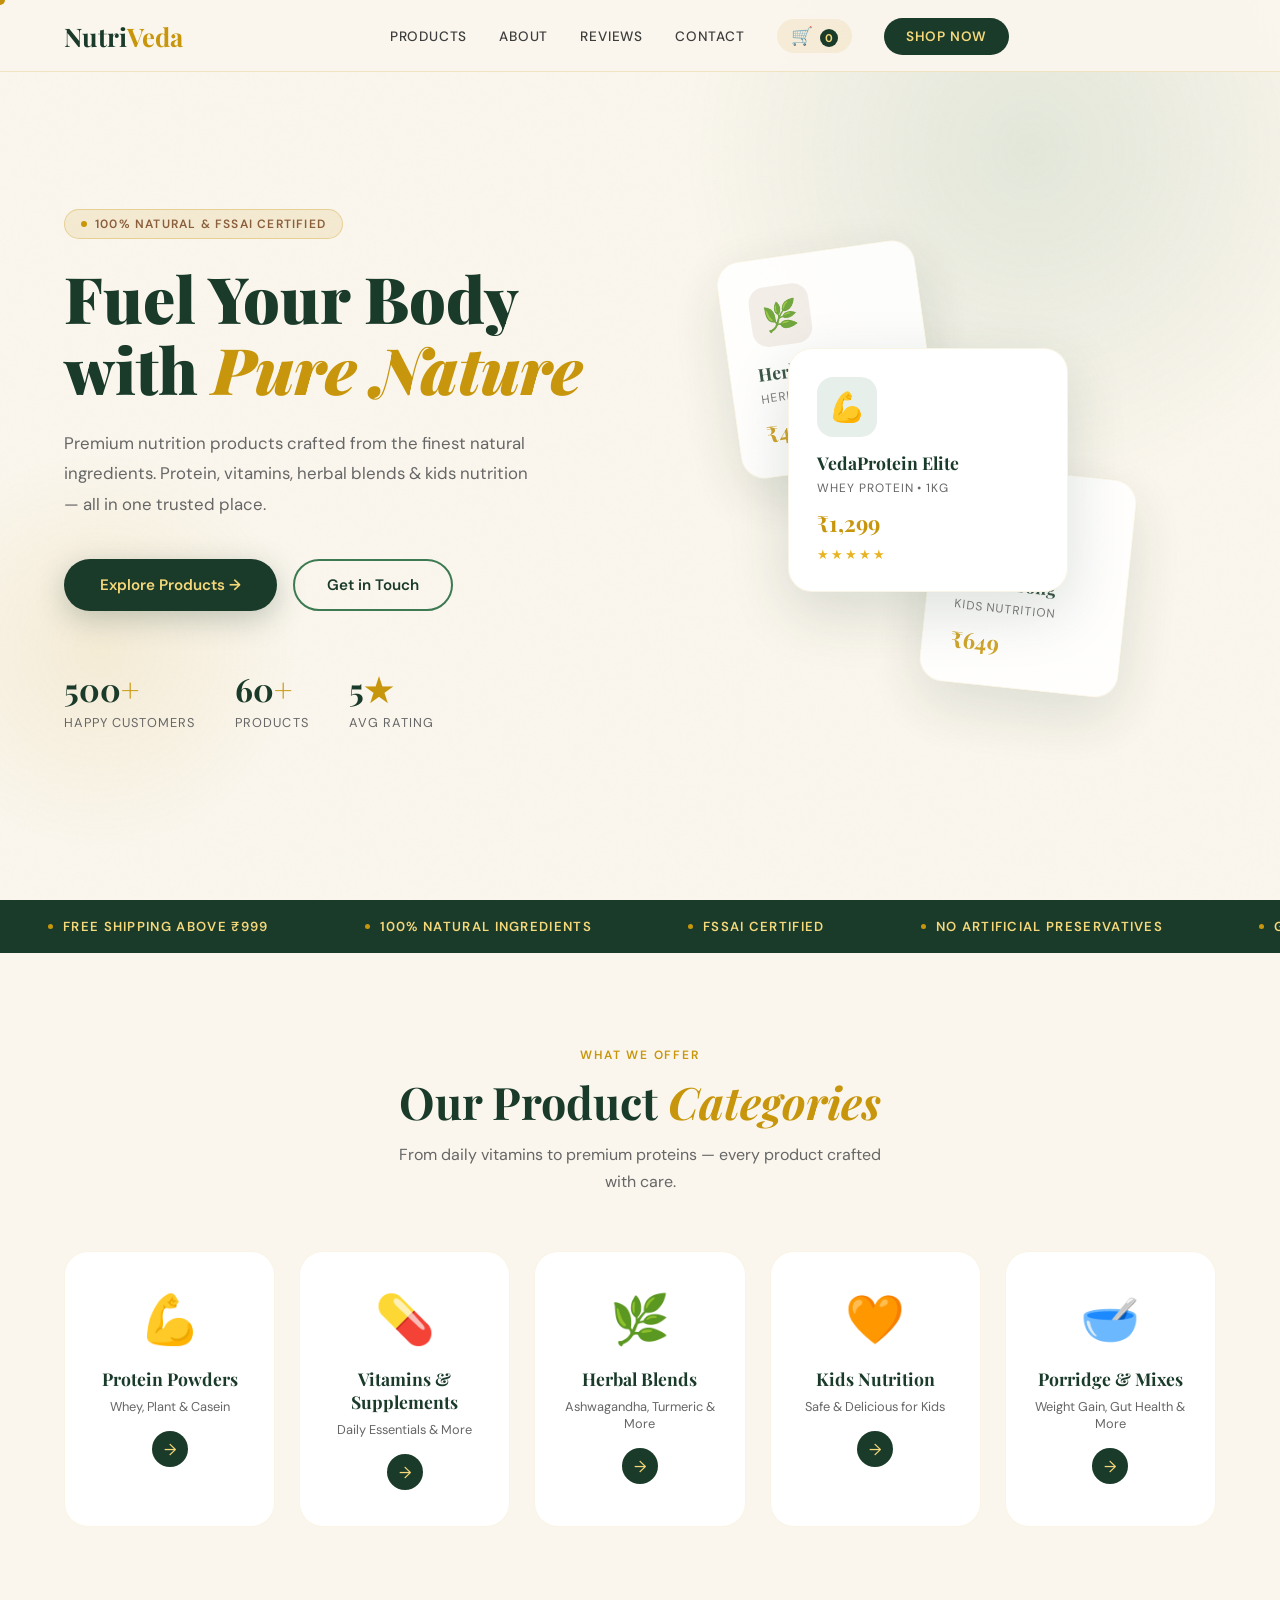
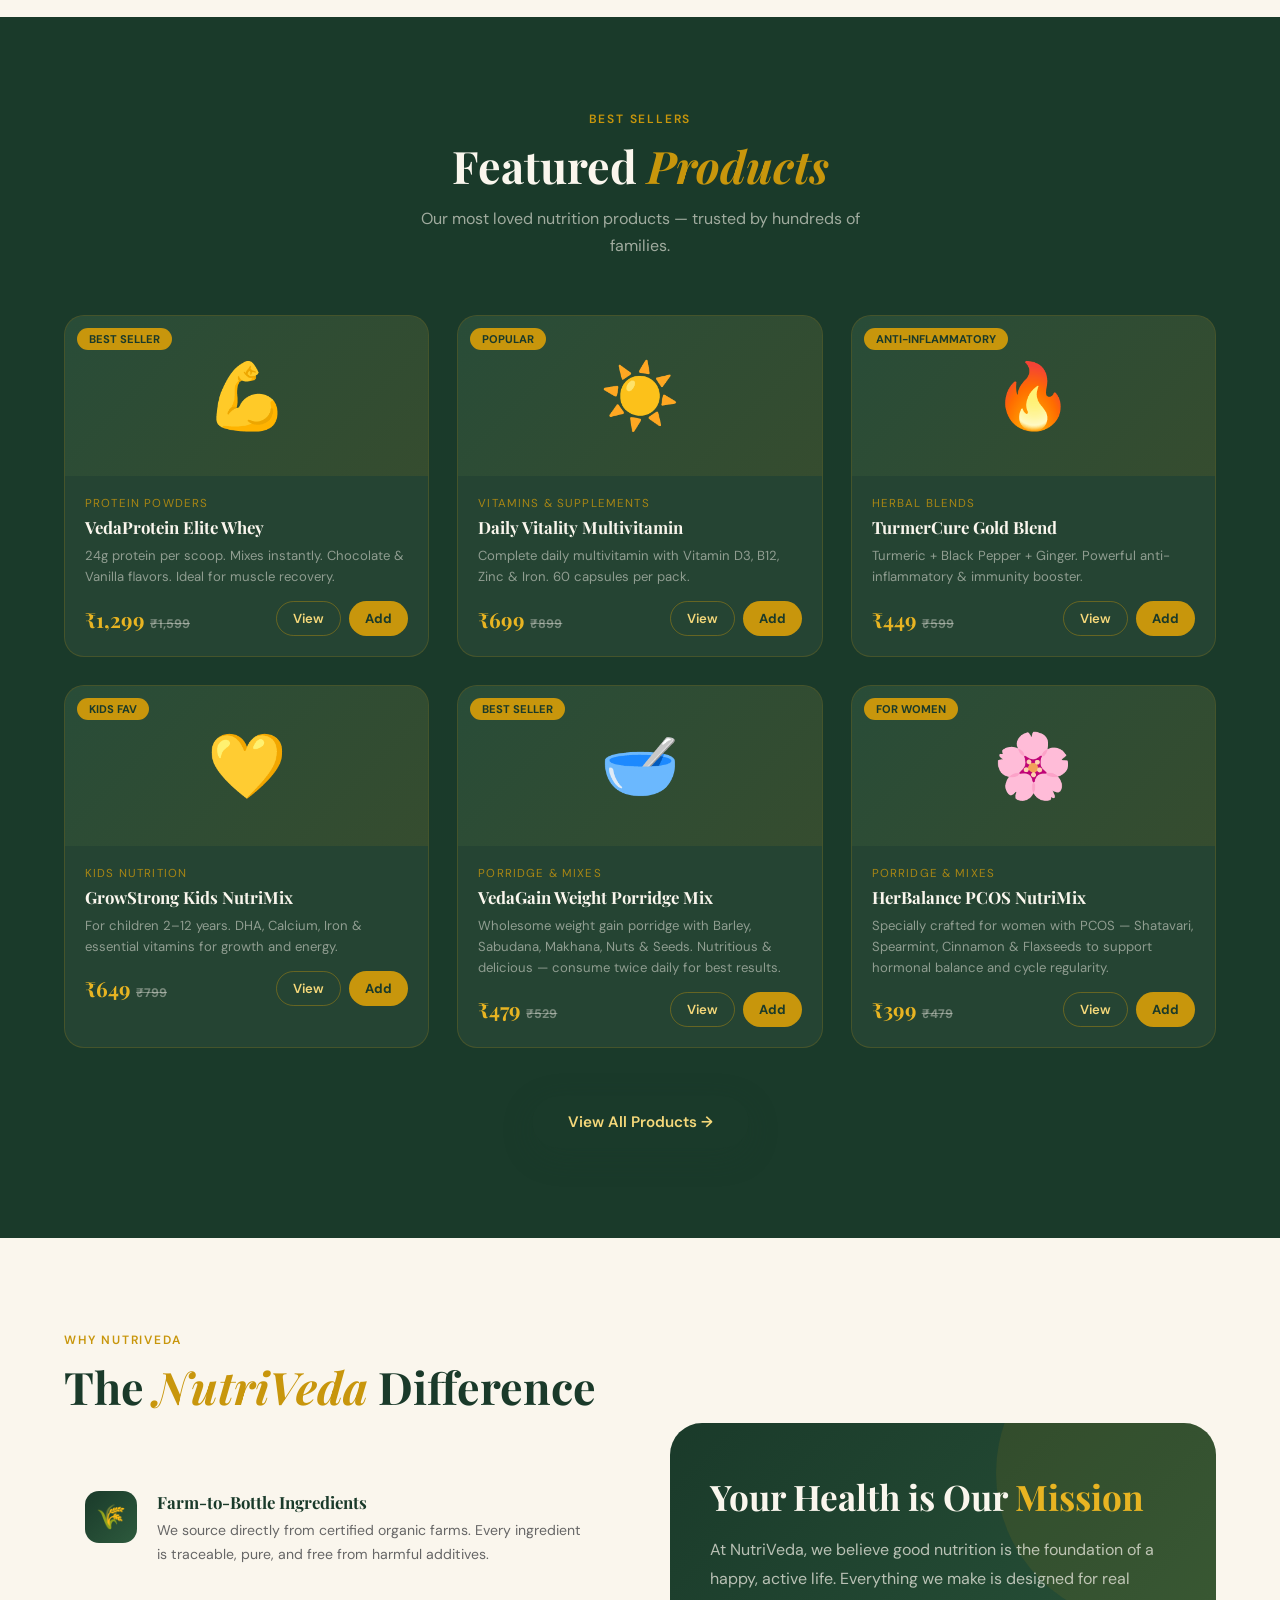
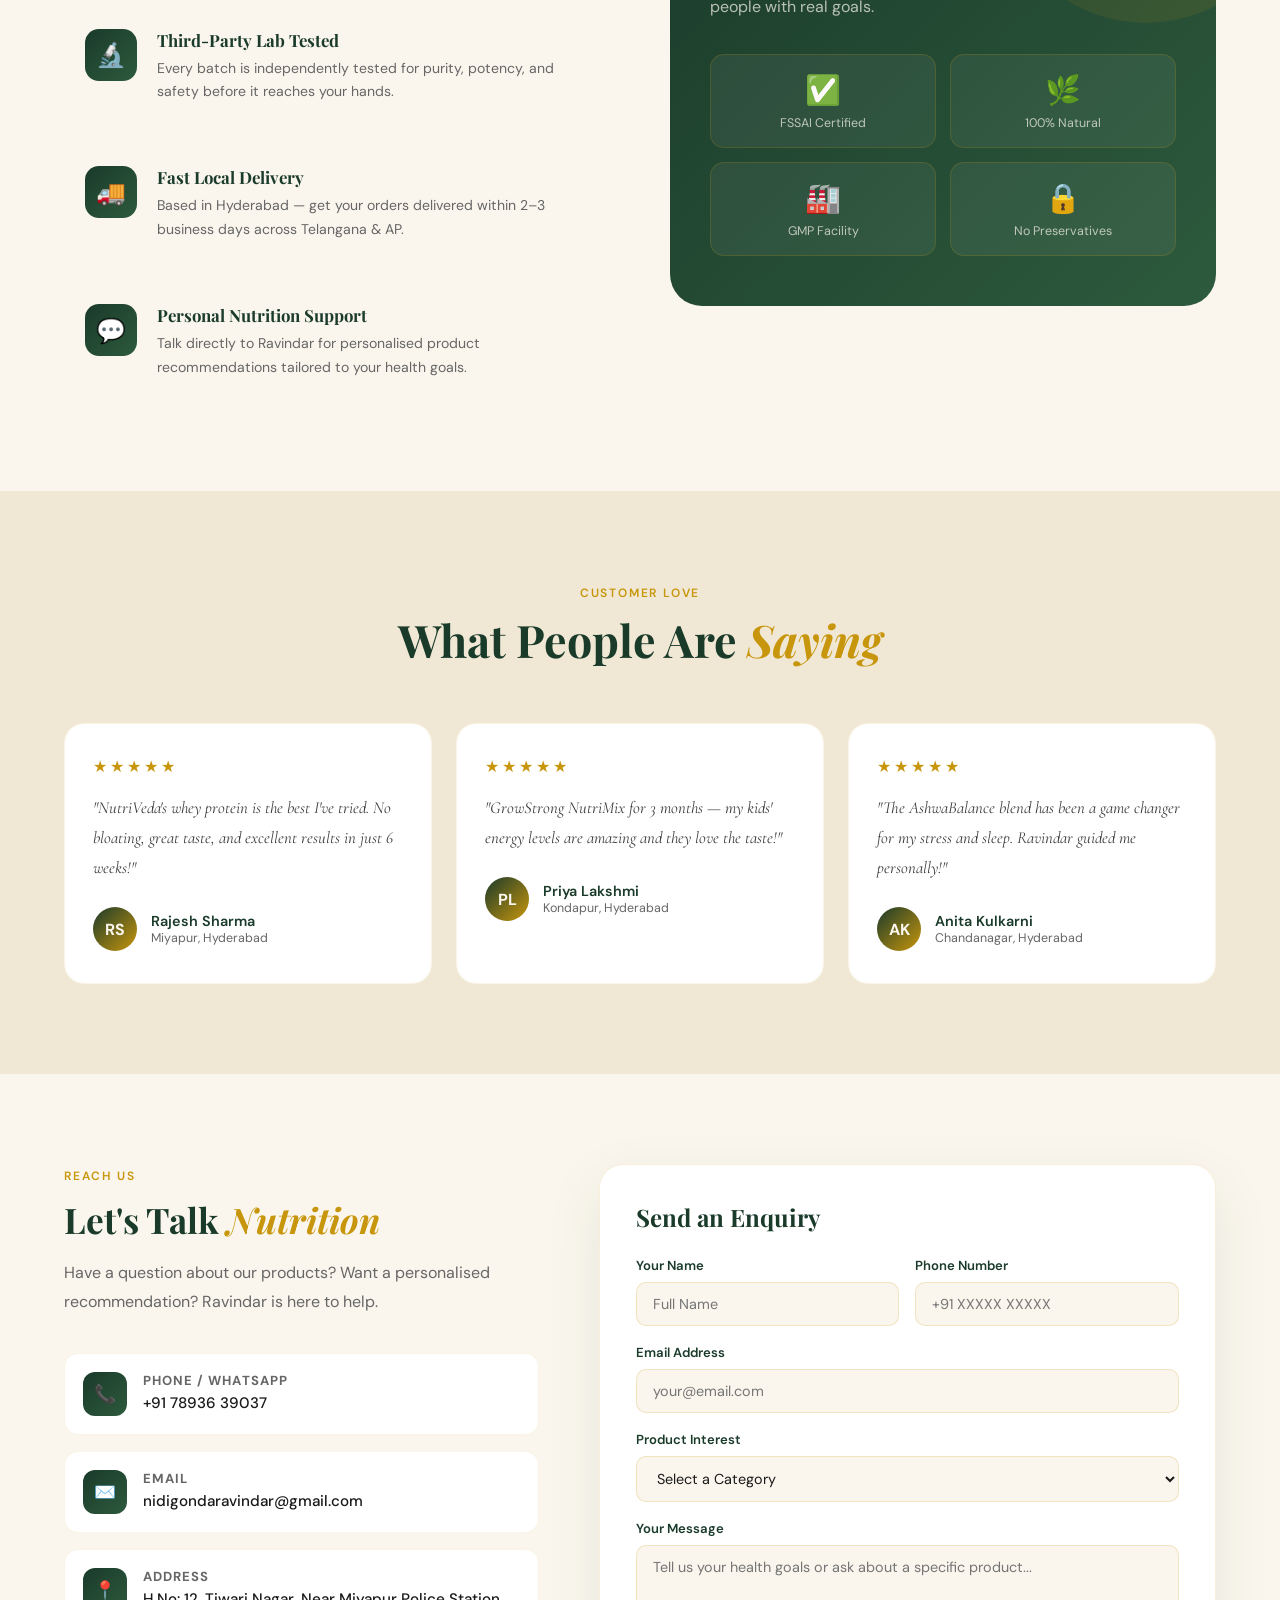
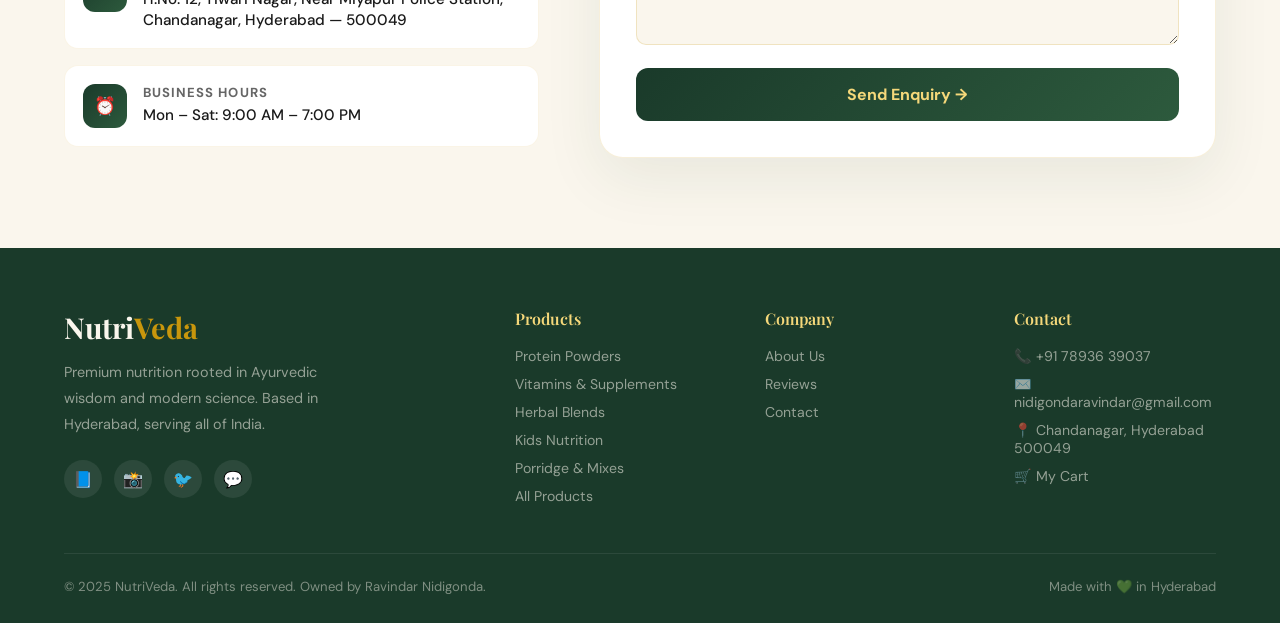
==== commit 9177587f: "Add files via upload" ====
--- a/index.html
+++ b/index.html
@@ -43,7 +43,7 @@
     </div>
     <div class="hero-stats">
       <div class="stat-item"><div class="stat-num">500<span>+</span></div><div class="stat-label">Happy Customers</div></div>
-      <div class="stat-item"><div class="stat-num">40<span>+</span></div><div class="stat-label">Products</div></div>
+      <div class="stat-item"><div class="stat-num">60<span>+</span></div><div class="stat-label">Products</div></div>
       <div class="stat-item"><div class="stat-num">5<span>★</span></div><div class="stat-label">Avg Rating</div></div>
     </div>
   </div>
@@ -124,6 +124,12 @@
       <div class="cat-count">Safe & Delicious for Kids</div>
       <div class="cat-arrow">→</div>
     </a>
+    <a href="products.html?cat=porridge" class="cat-card reveal">
+      <span class="cat-emoji">🥣</span>
+      <div class="cat-name">Porridge & Mixes</div>
+      <div class="cat-count">Weight Gain, Gut Health & More</div>
+      <div class="cat-arrow">→</div>
+    </a>
   </div>
 </section>
 
@@ -231,6 +237,7 @@
           <option>Vitamins & Supplements</option>
           <option>Herbal Blends</option>
           <option>Kids Nutrition</option>
+          <option>Porridge & Mixes</option>
         </select>
       </div>
       <div class="form-group"><label>Your Message</label><textarea placeholder="Tell us your health goals or ask about a specific product..."></textarea></div>
@@ -244,9 +251,10 @@
 <script src="data.js"></script>
 <script src="common.js"></script>
 <script>
-  // Render featured products (first 6)
+  // Render featured products — curated selection across all categories
   const grid = document.getElementById('featuredGrid');
-  const featured = PRODUCTS.slice(0, 6);
+  const featuredIds = [1, 3, 6, 7, 13, 18];
+  const featured = featuredIds.map(id => PRODUCTS.find(p => p.id === id)).filter(Boolean);
   featured.forEach(p => {
     grid.innerHTML += `
       <div class="prod-card reveal">
--- a/styles.css
+++ b/styles.css
@@ -104,7 +104,7 @@
 
 /* CATEGORIES */
 .categories { padding:90px 5%; }
-.cat-grid { display:grid; grid-template-columns:repeat(4,1fr); gap:24px; }
+.cat-grid { display:grid; grid-template-columns:repeat(5,1fr); gap:24px; }
 .cat-card { background:var(--white); border-radius:24px; padding:36px 28px; text-align:center; border:1px solid rgba(200,150,12,.1); transition:transform .4s cubic-bezier(.34,1.56,.64,1),box-shadow .4s; cursor:pointer; position:relative; overflow:hidden; text-decoration:none; display:block; }
 .cat-card:hover { transform:translateY(-8px); box-shadow:0 24px 60px rgba(26,58,42,.15); }
 .cat-emoji { font-size:3rem; margin-bottom:16px; display:block; }
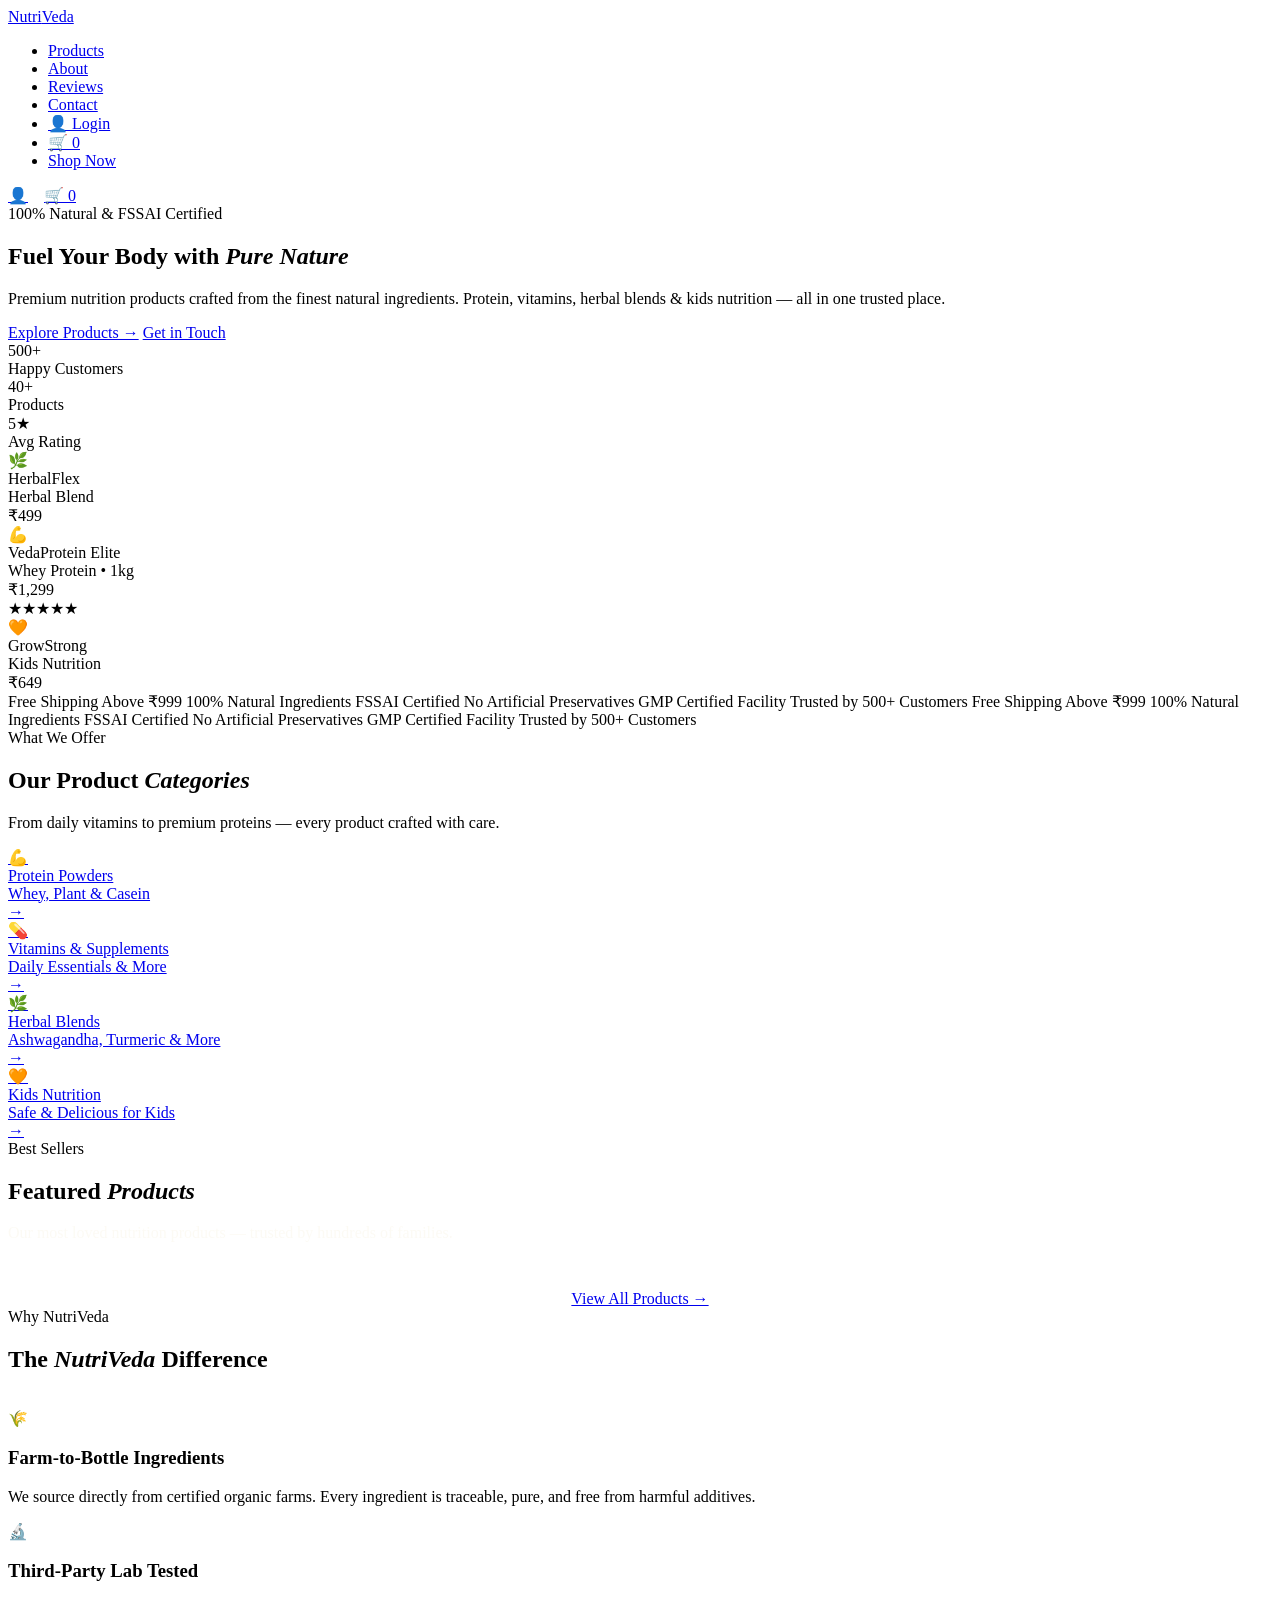
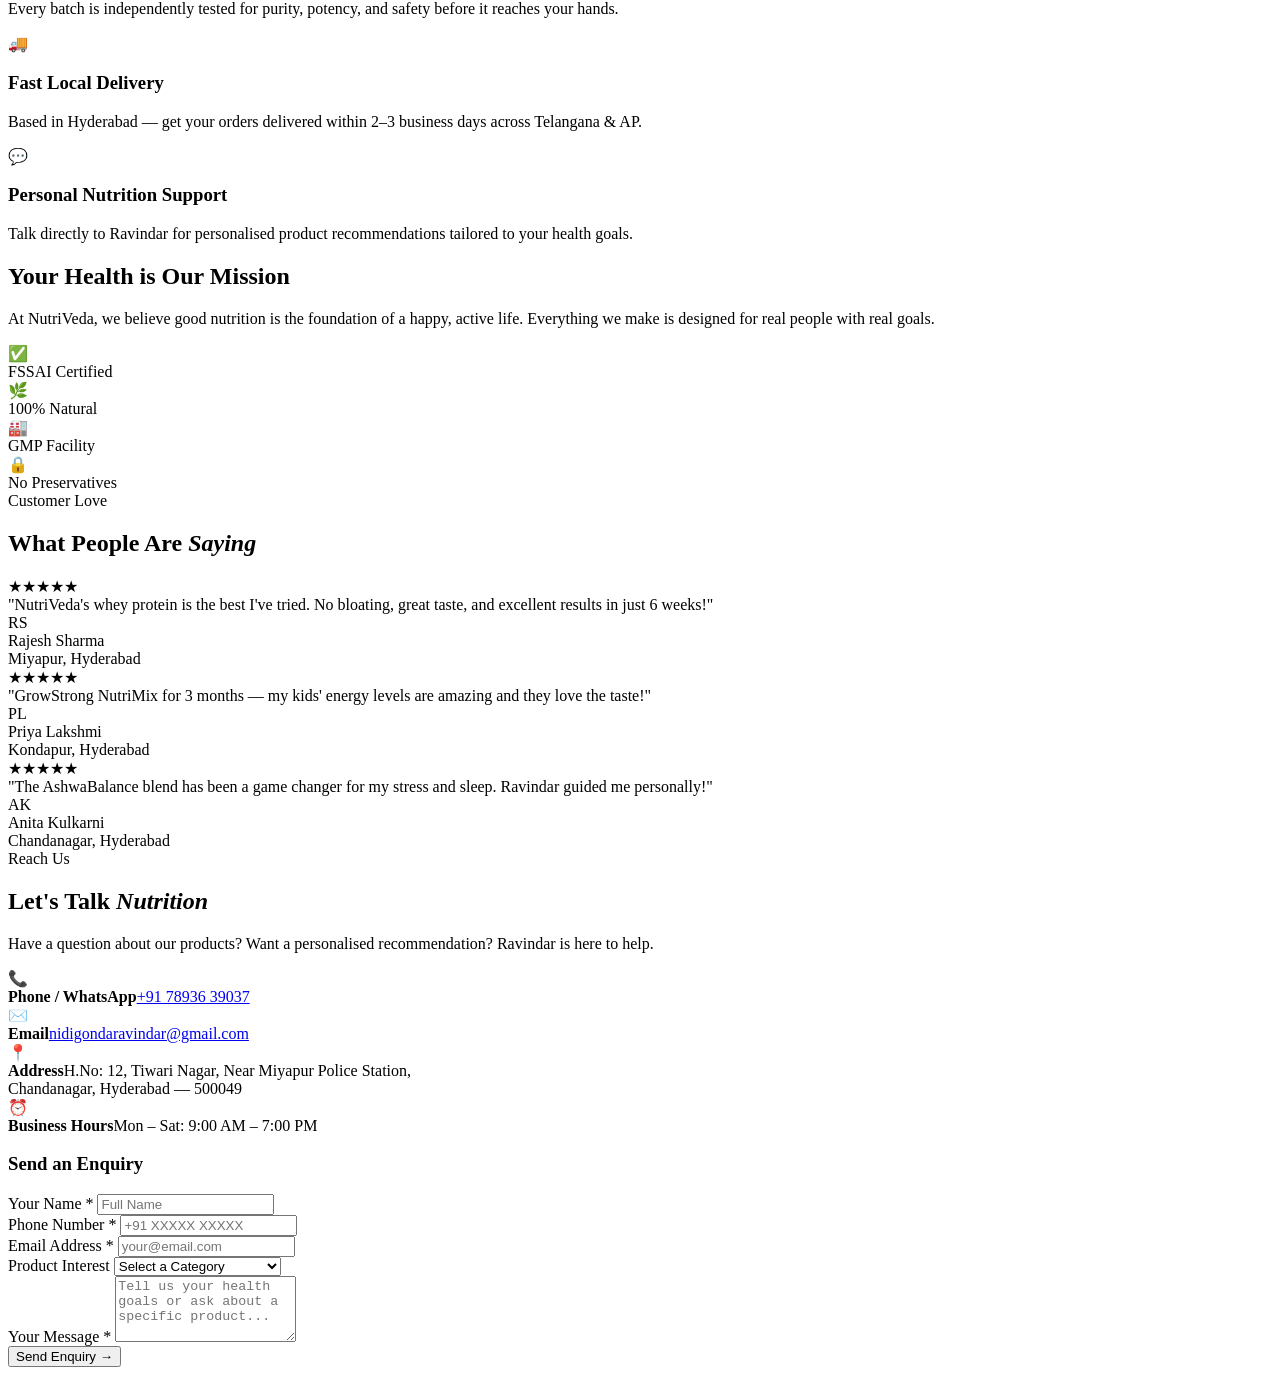
==== commit 0f533627: "Add files via upload" ====
--- a/index.html
+++ b/index.html
@@ -5,7 +5,8 @@
 <meta name="viewport" content="width=device-width, initial-scale=1.0">
 <title>NutriVeda — Pure Nutrition, Powerful Life</title>
 <link href="https://fonts.googleapis.com/css2?family=Playfair+Display:ital,wght@0,400;0,600;0,700;0,900;1,400&family=DM+Sans:wght@300;400;500;600&family=Cormorant+Garamond:wght@300;400;600&display=swap" rel="stylesheet">
-<link rel="stylesheet" href="styles.css">
+<link rel="stylesheet" href="css/styles.css">
+<script src="config.js"></script>
 </head>
 <body>
 <div class="cursor" id="cursor"></div>
@@ -14,15 +15,17 @@
 <nav id="navbar">
   <a href="index.html" class="nav-logo">Nutri<span>Veda</span></a>
   <ul class="nav-links" id="navLinks">
-    <li><a href="products.html">Products</a></li>
+    <li><a href="pages/products.html">Products</a></li>
     <li><a href="index.html#why-us">About</a></li>
     <li><a href="index.html#testimonials">Reviews</a></li>
     <li><a href="index.html#contact">Contact</a></li>
-    <li><a href="cart.html" class="nav-cart">🛒 <span id="cartCount">0</span></a></li>
-    <li><a href="products.html" class="nav-cta">Shop Now</a></li>
+    <li id="loginNavItem"><a href="pages/login.html" class="nav-login">👤 Login</a></li>
+    <li><a href="pages/cart.html" class="nav-cart">🛒 <span id="cartCount">0</span></a></li>
+    <li><a href="pages/products.html" class="nav-cta">Shop Now</a></li>
   </ul>
   <div style="display:flex;align-items:center;gap:16px;">
-    <a href="cart.html" class="nav-cart-mobile">🛒 <span id="cartCountMobile">0</span></a>
+    <a href="pages/login.html" class="nav-login-mobile" id="loginMobile">👤</a>
+    <a href="pages/cart.html" class="nav-cart-mobile">🛒 <span id="cartCountMobile">0</span></a>
     <div class="hamburger" id="hamburger" onclick="toggleNav()">
       <span></span><span></span><span></span>
     </div>
@@ -34,16 +37,19 @@
   <div class="hero-bg-circle c1"></div>
   <div class="hero-bg-circle c2"></div>
   <div class="hero-content">
+    <div id="welcomeMessage" style="display:none;background:linear-gradient(135deg,rgba(45,90,61,0.1),rgba(245,216,122,0.1));padding:12px 20px;border-radius:12px;margin-bottom:16px;border:1px solid rgba(45,90,61,0.2);">
+      <span style="font-size:14px;color:var(--primary);font-weight:600;">👋 Welcome, <span id="userName"></span>!</span>
+    </div>
     <div class="hero-badge"><span class="dot"></span> 100% Natural & FSSAI Certified</div>
     <h1>Fuel Your Body with <em>Pure Nature</em></h1>
     <p>Premium nutrition products crafted from the finest natural ingredients. Protein, vitamins, herbal blends & kids nutrition — all in one trusted place.</p>
     <div class="hero-actions">
-      <a href="products.html" class="btn-primary">Explore Products →</a>
+      <a href="pages/products.html" class="btn-primary">Explore Products →</a>
       <a href="index.html#contact" class="btn-secondary">Get in Touch</a>
     </div>
     <div class="hero-stats">
       <div class="stat-item"><div class="stat-num">500<span>+</span></div><div class="stat-label">Happy Customers</div></div>
-      <div class="stat-item"><div class="stat-num">60<span>+</span></div><div class="stat-label">Products</div></div>
+      <div class="stat-item"><div class="stat-num">40<span>+</span></div><div class="stat-label">Products</div></div>
       <div class="stat-item"><div class="stat-num">5<span>★</span></div><div class="stat-label">Avg Rating</div></div>
     </div>
   </div>
@@ -100,34 +106,28 @@
     <p class="section-sub">From daily vitamins to premium proteins — every product crafted with care.</p>
   </div>
   <div class="cat-grid">
-    <a href="products.html?cat=protein" class="cat-card reveal">
+    <a href="pages/products.html?cat=protein" class="cat-card reveal">
       <span class="cat-emoji">💪</span>
       <div class="cat-name">Protein Powders</div>
       <div class="cat-count">Whey, Plant & Casein</div>
       <div class="cat-arrow">→</div>
     </a>
-    <a href="products.html?cat=vitamins" class="cat-card reveal">
+    <a href="pages/products.html?cat=vitamins" class="cat-card reveal">
       <span class="cat-emoji">💊</span>
       <div class="cat-name">Vitamins & Supplements</div>
       <div class="cat-count">Daily Essentials & More</div>
       <div class="cat-arrow">→</div>
     </a>
-    <a href="products.html?cat=herbal" class="cat-card reveal">
+    <a href="pages/products.html?cat=herbal" class="cat-card reveal">
       <span class="cat-emoji">🌿</span>
       <div class="cat-name">Herbal Blends</div>
       <div class="cat-count">Ashwagandha, Turmeric & More</div>
       <div class="cat-arrow">→</div>
     </a>
-    <a href="products.html?cat=kids" class="cat-card reveal">
+    <a href="pages/products.html?cat=kids" class="cat-card reveal">
       <span class="cat-emoji">🧡</span>
       <div class="cat-name">Kids Nutrition</div>
       <div class="cat-count">Safe & Delicious for Kids</div>
-      <div class="cat-arrow">→</div>
-    </a>
-    <a href="products.html?cat=porridge" class="cat-card reveal">
-      <span class="cat-emoji">🥣</span>
-      <div class="cat-name">Porridge & Mixes</div>
-      <div class="cat-count">Weight Gain, Gut Health & More</div>
       <div class="cat-arrow">→</div>
     </a>
   </div>
@@ -142,7 +142,7 @@
   </div>
   <div class="products-grid" id="featuredGrid"></div>
   <div style="text-align:center;margin-top:48px;" class="reveal">
-    <a href="products.html" class="btn-primary" style="display:inline-flex;">View All Products →</a>
+    <a href="pages/products.html" class="btn-primary" style="display:inline-flex;">View All Products →</a>
   </div>
 </section>
 
@@ -223,38 +223,58 @@
         <div class="contact-item"><div class="contact-item-icon">⏰</div><div class="contact-item-text"><strong>Business Hours</strong><span>Mon – Sat: 9:00 AM – 7:00 PM</span></div></div>
       </div>
     </div>
-    <div class="contact-form reveal">
+    <div class="contact-form reveal" id="contactFormSection">
       <h3>Send an Enquiry</h3>
-      <div class="form-row">
-        <div class="form-group"><label>Your Name</label><input type="text" placeholder="Full Name"></div>
-        <div class="form-group"><label>Phone Number</label><input type="tel" placeholder="+91 XXXXX XXXXX"></div>
-      </div>
-      <div class="form-group"><label>Email Address</label><input type="email" placeholder="your@email.com"></div>
-      <div class="form-group"><label>Product Interest</label>
-        <select>
-          <option value="">Select a Category</option>
-          <option>Protein Powders</option>
-          <option>Vitamins & Supplements</option>
-          <option>Herbal Blends</option>
-          <option>Kids Nutrition</option>
-          <option>Porridge & Mixes</option>
-        </select>
-      </div>
-      <div class="form-group"><label>Your Message</label><textarea placeholder="Tell us your health goals or ask about a specific product..."></textarea></div>
-      <button class="btn-submit" onclick="submitForm(this)">Send Enquiry →</button>
+      <form id="contactForm" action="https://api.web3forms.com/submit" method="POST">
+        <input type="hidden" name="access_key" value="24de3265-5fbc-4746-9d9a-c0bb2064ecc5">
+        <input type="hidden" name="subject" value="New Enquiry from NutriVeda Website">
+        <div class="form-row">
+          <div class="form-group">
+            <label>Your Name *</label>
+            <input type="text" id="userName" name="userName" placeholder="Full Name" required>
+          </div>
+          <div class="form-group">
+            <label>Phone Number *</label>
+            <input type="tel" id="userPhone" name="userPhone" placeholder="+91 XXXXX XXXXX" required pattern="[0-9]{10}">
+          </div>
+        </div>
+        <div class="form-group">
+          <label>Email Address *</label>
+          <input type="email" id="userEmail" name="userEmail" placeholder="your@email.com" required>
+        </div>
+        <div class="form-group">
+          <label>Product Interest</label>
+          <select id="productInterest" name="productInterest">
+            <option value="">Select a Category</option>
+            <option>Protein Powders</option>
+            <option>Vitamins & Supplements</option>
+            <option>Herbal Blends</option>
+            <option>Kids Nutrition</option>
+            <option>Healthy Snacks</option>
+            <option>Weight Management</option>
+            <option>Immunity Boosters</option>
+            <option>Other</option>
+          </select>
+        </div>
+        <div class="form-group">
+          <label>Your Message *</label>
+          <textarea id="userMessage" name="userMessage" placeholder="Tell us your health goals or ask about a specific product..." required rows="4"></textarea>
+        </div>
+        <button type="submit" class="btn-submit" id="submitBtn">Send Enquiry →</button>
+        <div id="formStatus" style="margin-top: 15px; text-align: center; display: none;"></div>
+      </form>
     </div>
   </div>
 </section>
 
 <div id="footer-placeholder"></div>
 
-<script src="data.js"></script>
-<script src="common.js"></script>
+<script src="js/data.js?v=4"></script>
+<script src="js/common.js?v=4"></script>
 <script>
-  // Render featured products — curated selection across all categories
+  // Render featured products (first 6)
   const grid = document.getElementById('featuredGrid');
-  const featuredIds = [1, 3, 6, 7, 13, 18];
-  const featured = featuredIds.map(id => PRODUCTS.find(p => p.id === id)).filter(Boolean);
+  const featured = PRODUCTS.slice(0, 6);
   featured.forEach(p => {
     grid.innerHTML += `
       <div class="prod-card reveal">
@@ -266,7 +286,7 @@
           <div class="prod-footer">
             <div class="prod-price">₹${p.price.toLocaleString()} <small>₹${p.mrp.toLocaleString()}</small></div>
             <div style="display:flex;gap:8px;">
-              <a href="product.html?id=${p.id}" class="btn-view">View</a>
+              <a href="pages/product.html?id=${p.id}" class="btn-view">View</a>
               <button class="btn-add" onclick="addToCartById(${p.id}, this)">Add</button>
             </div>
           </div>
@@ -274,6 +294,151 @@
       </div>`;
   });
   initReveal();
+  
+  // Show welcome message if user is logged in
+  const firstName = localStorage.getItem('nv_user_first_name');
+  const isLoggedIn = localStorage.getItem('nv_user_logged_in') === 'true';
+  
+  if (isLoggedIn) {
+    const welcomeMsg = document.getElementById('welcomeMessage');
+    const userNameSpan = document.getElementById('userName');
+    
+    if (welcomeMsg && userNameSpan) {
+      if (firstName && firstName.trim() !== '') {
+        // User has name - show it
+        welcomeMsg.style.display = 'block';
+        userNameSpan.textContent = firstName;
+      } else {
+        // Legacy user without name - prompt to re-login
+        welcomeMsg.style.display = 'block';
+        welcomeMsg.style.background = 'linear-gradient(135deg,rgba(245,216,122,0.15),rgba(245,216,122,0.05))';
+        welcomeMsg.style.borderColor = 'rgba(245,216,122,0.3)';
+        welcomeMsg.innerHTML = `
+          <span style="font-size:14px;color:#856404;font-weight:600;">
+            ℹ️ Please <a href="javascript:void(0)" onclick="logoutUser()" style="color:var(--primary);text-decoration:underline;cursor:pointer;">logout and login again</a> to complete your profile
+          </span>
+        `;
+      }
+    }
+  }
+
+  // ── CONTACT FORM HANDLER (Web3Forms + WhatsApp) ──
+  document.getElementById('contactForm').addEventListener('submit', async function(e) {
+    e.preventDefault();
+    
+    const submitBtn = document.getElementById('submitBtn');
+    const originalText = submitBtn.textContent;
+    
+    // Show loading
+    submitBtn.textContent = 'Sending...';
+    submitBtn.disabled = true;
+    showFormStatus('Sending your enquiry...', 'loading');
+    
+    // Get form data
+    const formData = new FormData(this);
+    
+    // Set the access key for Web3Forms - YOUR VALID KEY
+    formData.set('access_key', '24de3265-5fbc-4746-9d9a-c0bb2064ecc5');
+    formData.set('subject', 'New Enquiry from NutriVeda Website');
+    
+    const userName = formData.get('userName');
+    const userPhone = formData.get('userPhone');
+    const userEmail = formData.get('userEmail');
+    const productInterest = formData.get('productInterest');
+    const userMessage = formData.get('userMessage');
+    
+    console.log('Form submission started...', {userName, userPhone, userEmail});
+    
+    try {
+      // Send via Web3Forms
+      console.log('Sending to Web3Forms:', this.action);
+      const response = await fetch('https://api.web3forms.com/submit', {
+        method: 'POST',
+        body: formData
+      });
+      
+      const data = await response.json();
+      console.log('Response:', data);
+      
+      if (data.success) {
+        console.log('Form submission successful!');
+        
+        // Success - send WhatsApp notification
+        sendWhatsAppNotification(userName, userPhone, userEmail, productInterest, userMessage);
+        
+        showFormStatus('Thank you for your interest in NutriVeda, we will be in touch.', 'success');
+        submitBtn.textContent = '✓ Enquiry Sent!';
+        submitBtn.style.background = 'linear-gradient(135deg, #2d5a3d, #3d7a52)';
+        
+        // Reset form
+        setTimeout(() => {
+          this.reset();
+          submitBtn.textContent = originalText;
+          submitBtn.style.background = '';
+          submitBtn.disabled = false;
+          setTimeout(() => {
+            document.getElementById('formStatus').style.display = 'none';
+          }, 2000);
+        }, 2000);
+      } else {
+        console.error('Web3Forms error:', data);
+        throw new Error(data.message || 'Form submission failed');
+      }
+    } catch (error) {
+      console.error('Submission error:', error);
+      showFormStatus('Failed to send enquiry. Please try calling us directly at +91 78936 39037.', 'error');
+      submitBtn.textContent = originalText;
+      submitBtn.disabled = false;
+    }
+  });
+  
+  // Function to send WhatsApp notification
+  function sendWhatsAppNotification(name, phone, email, interest, message) {
+    const whatsappMessage = `🔔 *New Enquiry from NutriVeda Website*\n\n` +
+      `👤 *Name:* ${name}\n` +
+      `📞 *Phone:* ${phone}\n` +
+      `📧 *Email:* ${email}\n` +
+      `🛒 *Interest:* ${interest || 'Not specified'}\n` +
+      `💬 *Message:* ${message}`;
+    
+    const encodedMessage = encodeURIComponent(whatsappMessage);
+    const whatsappNumber = '917893639037';
+    const whatsappURL = `https://wa.me/${whatsappNumber}?text=${encodedMessage}`;
+    
+    window.open(whatsappURL, '_blank');
+  }
+  
+  // Function to show form status messages
+  function showFormStatus(message, type) {
+    const statusDiv = document.getElementById('formStatus');
+    statusDiv.style.display = 'block';
+    statusDiv.textContent = message;
+    
+    if (type === 'success') {
+      statusDiv.style.color = '#155724';
+      statusDiv.style.background = '#d4edda';
+      statusDiv.style.border = '1px solid #c3e6cb';
+      statusDiv.style.display = 'flex';
+      statusDiv.style.alignItems = 'center';
+      statusDiv.style.justifyContent = 'center';
+      statusDiv.style.gap = '10px';
+      // Add checkmark icon
+      statusDiv.innerHTML = '<span style="display:inline-flex;align-items:center;justify-content:center;width:24px;height:24px;background:#28a745;color:white;border-radius:50%;font-weight:bold;font-size:16px;">✓</span>' + message;
+    } else if (type === 'error') {
+      statusDiv.style.color = '#721c24';
+      statusDiv.style.background = '#f8d7da';
+      statusDiv.style.border = '1px solid #f5c6cb';
+    } else if (type === 'loading') {
+      statusDiv.style.color = '#856404';
+      statusDiv.style.background = '#fff3cd';
+      statusDiv.style.border = '1px solid #ffeaa7';
+    }
+    
+    statusDiv.style.padding = '12px';
+    statusDiv.style.borderRadius = '8px';
+    statusDiv.style.fontSize = '14px';
+    statusDiv.style.fontWeight = '500';
+  }
 </script>
 </body>
 </html>
